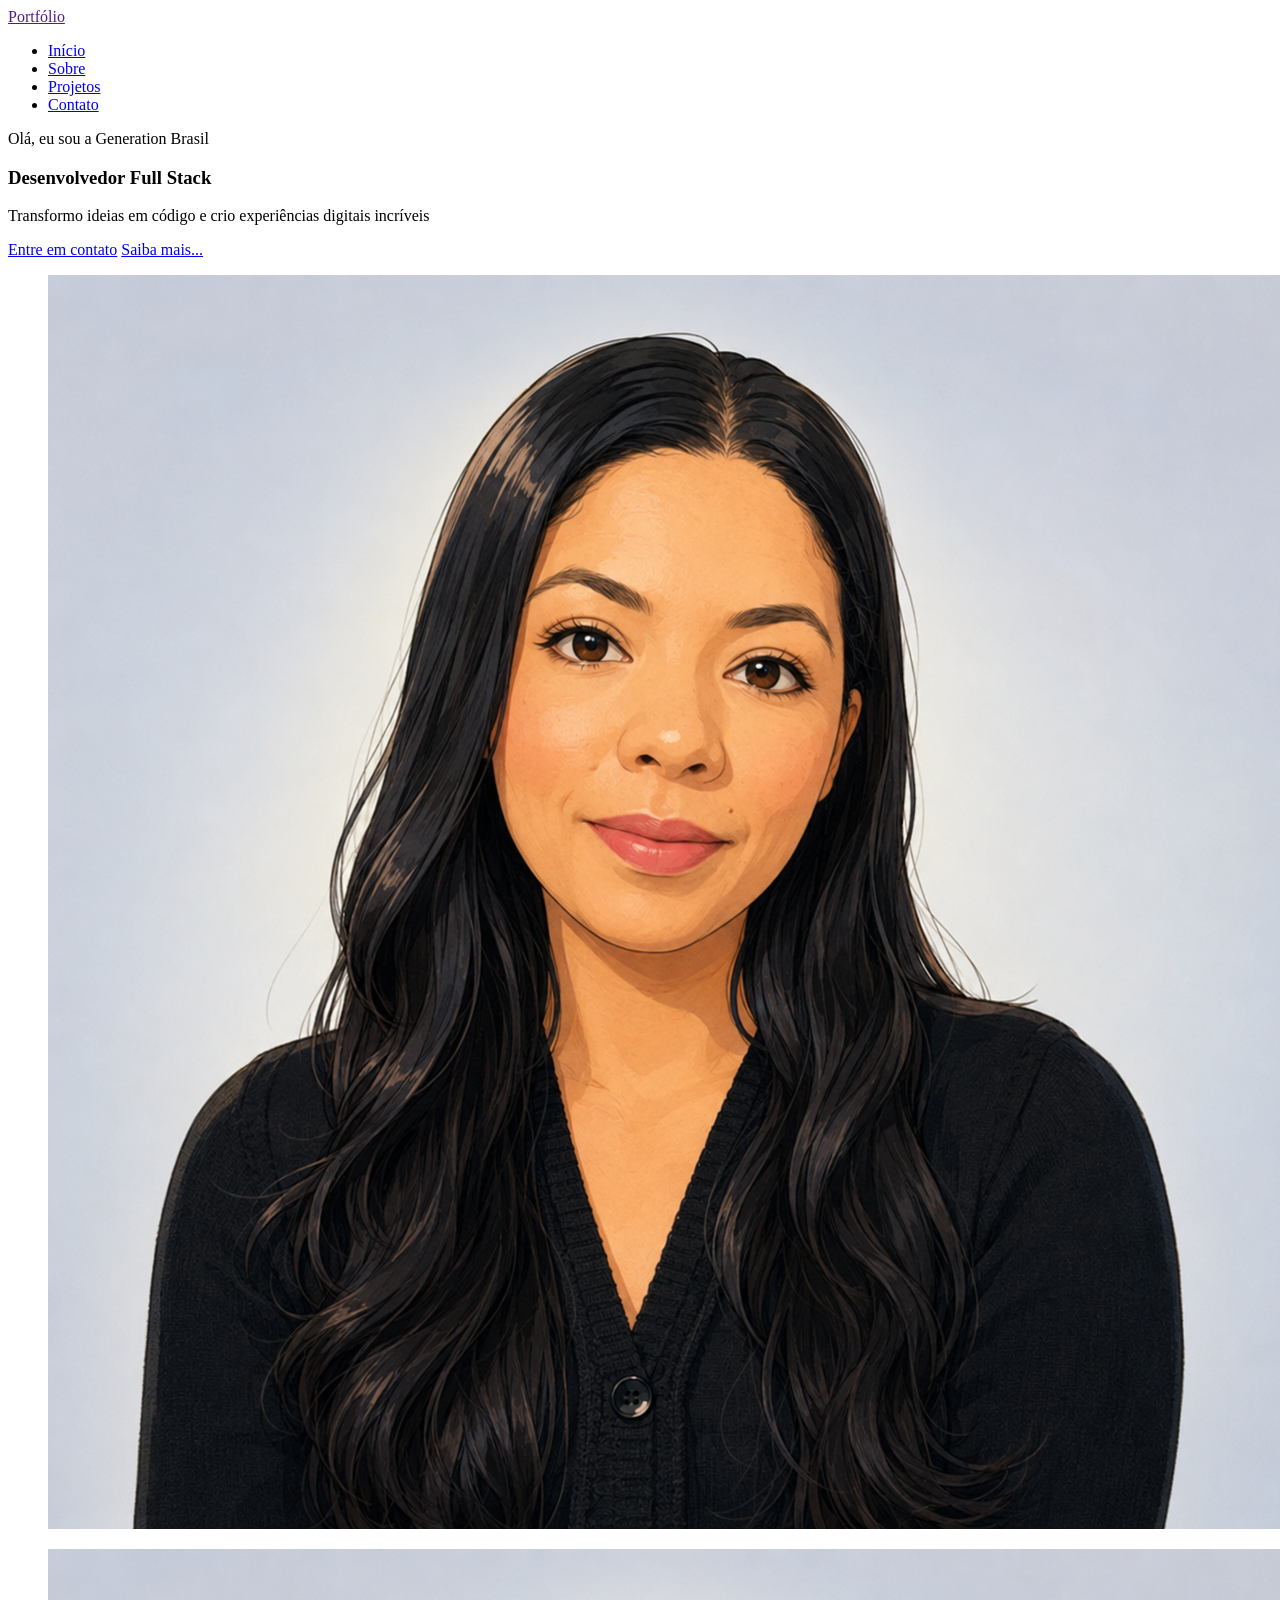
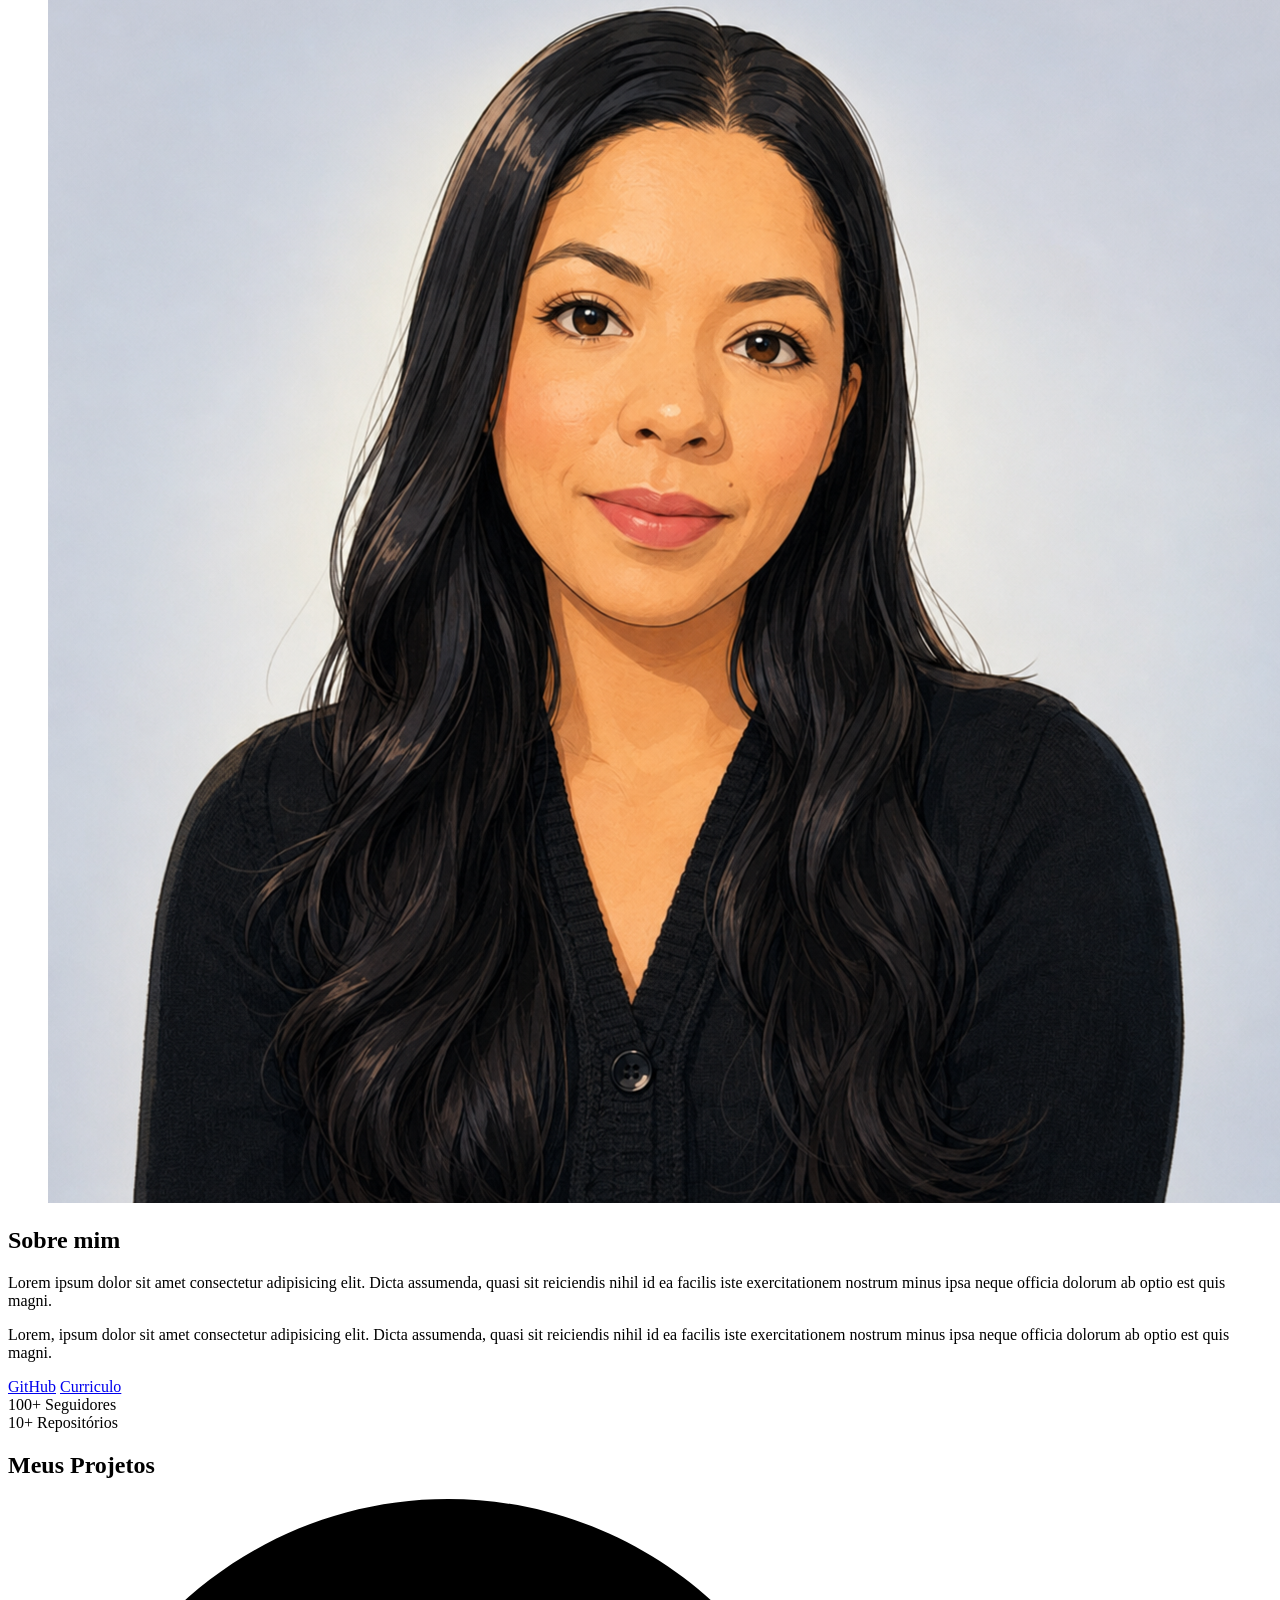
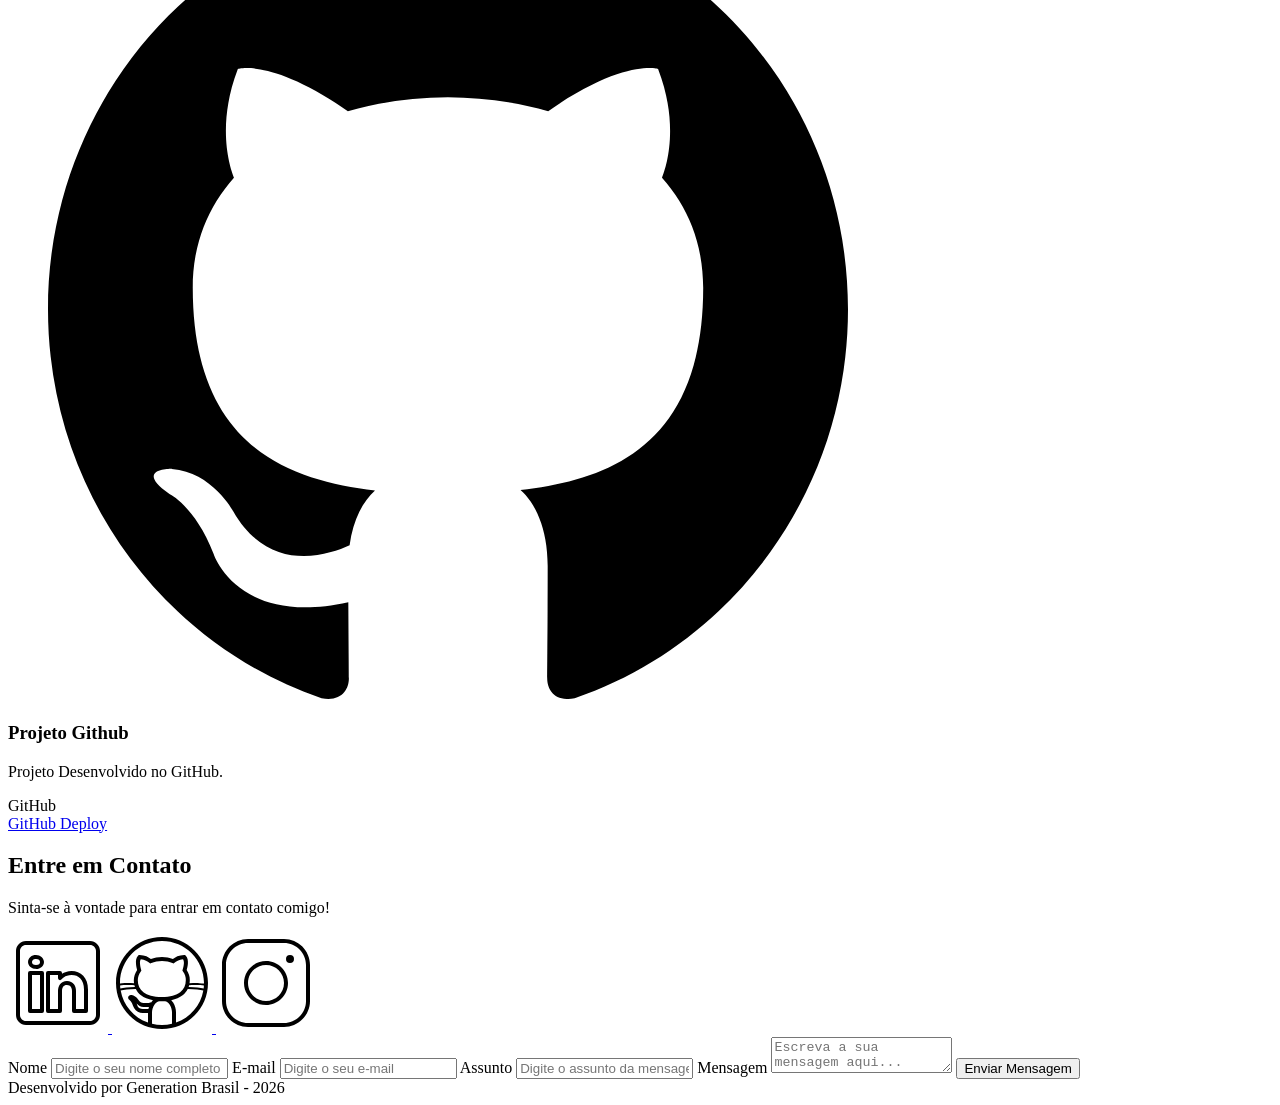
==== index.html @ 578c4099 "Iniciando o projeto do website Portifolio" ====
<!DOCTYPE html>
<html lang="pt-br">
<head>
    
    <meta charset="UTF-8">
	
    <meta name="viewport" content="width=device-width, initial-scale=1.0">
	
    <meta name="author" content="Generation Brasil">
    <meta 
        name="description"
        content="Portfólio da Generation Brasil, 
                desenvolvedor Full Stack especializado em criar experiências 
                digitais incríveis. Conheça meus projetos e entre em contato."
    >
    <meta name="robots" content="index, follow">

    <link rel="icon" type="image/svg+xml" href="./assets/img/favicon.svg">

    <title>Portfólio Generation Brasil</title>
</head>
<body>
    <!-- Cabeçalho da página (header) -->

    <header>
        <div class="menu-content">

            <! -- TÍTULO -->

            <a href=""index.html" id="titulo">Portfólio</a>

             <! -- MENU -->
            <nav>
                <ul class-"menu-list">
                    <li><a href="#hero">Início</a></li>
                    <li><a href="#about">Sobre</a></li>
                    <li><a href="#projects">Projetos</a></li>
                    <li><a href="#contact">Contato</a></li>
                </ul>
            </nav>

        </div>
    </header>

    <!-- Seção principal da página (main) -->

    <main>
         <! -- Seção de Boas Vindas -->

         <section id="hero" class="section-container hero-container">

        <! -- BOAS VINDAS -->
        <article class="hero-content"
            <span> Olá, eu sou a Generation Brasil</span>
            <h1>Desenvolvedor Full Stack</h1>
            <p> Transformo ideias em código e crio experiências digitais incríveis</p>

            <div class="buttons-container">
                <a href="#contact" class="botao">Entre em contato</a>
                <a href="#about" class="botao-outline">Saiba mais...</a>
            </div>
        </article>

         <! -- IMAGEM -->

         <figure class="hero-image">
            <img src="./assets\img\foto_dev.png"
                alt="Foto do autor."
                class="float-animation">
         </figure>

         </section>
         <! -- Seção sobre o autor -->
        <section id="about" class="section-container about-container">

            <figure class="about-image">
                <img src="./assets\img\foto_dev.png" alt="Foto do perfil">
            </figure>

         <article class="about-content">
             <h2>Sobre mim</h2>

             <p>
            Lorem ipsum dolor sit amet consectetur adipisicing elit.
            Dicta assumenda, quasi sit reiciendis nihil id ea facilis
            iste exercitationem nostrum minus ipsa neque officia dolorum
            ab optio est quis magni.
        </p>

        <p>
            Lorem, ipsum dolor sit amet consectetur adipisicing elit.
            Dicta assumenda, quasi sit reiciendis nihil id ea facilis
            iste exercitationem nostrum minus ipsa neque officia dolorum
            ab optio est quis magni.
        </p>

        <div class="about-buttons-data">
            <div class="buttons-container">
                <a href="#" target="_blank" class="botao">GitHub</a>
                <a href="#" target="_blank" class="botao-outline">Curriculo</a>
            </div>

            <div class="datas-container">
                <div class="data-item">
                    <span class="data-number">100+</span>
                    <span class="data-label">Seguidores</span>
                </div>

                <div class="data-item">
                    <span class="data-number">10+</span>
                    <span class="data-label">Repositórios</span>
                </div>
            </div>
        </div>
    </article>

</section>
         <section id="about">
            
         </section>
         <! -- Seção Projetos do autor -->

         <!-- Seção Projetos do autor -->
<section id="projects" class="section-container projects-container">
    <h2>Meus Projetos</h2>

    <!-- Swiper Container -->
    <div class="swiper projects-swiper">
        <div class="swiper-wrapper">
            <div class="swiper-slide">

                <article class="project-card">
                    <figure class="project-image">
                        <img 
                            src="./assets/icons/languages/github.svg"
                            alt="ícone GitHub">
                    </figure>

                    <div class="project-content">
                        <h3>Projeto Github</h3>
                        <p>Projeto Desenvolvido no GitHub.</p>

                        <div class="project-tags">
                            <span class="tag">GitHub</span>
                        </div>

                        <div class="project-buttons">
                            <a href="#" target="_blank" class="botao botao-sm">
                                GitHub
                            </a>

                            <a href="#" target="_blank" class="botao-outline botao-sm">
                                Deploy
                            </a>
                        </div>
                    </div>
                </article>

            </div>
        </div>

        <!-- Botões de navegação -->
        <div class="swiper-button-next"></div>
        <div class="swiper-button-prev"></div>

        <!-- Paginação -->
        <div class="swiper-pagination"></div>
    </div>
</section>

         <section id="projects">
            
         </section>

         <! -- Seção Formulário de Contato e Redes Sociais -->
<!-- Seção Formulário de Contato e Redes Sociais -->
<section id="contact" class="section-container contact-container">

    <!-- REDES SOCIAIS -->
    <article class="contact-info">
        <h2>Entre em Contato</h2>
        <p>Sinta-se à vontade para entrar em contato comigo!</p>

        <div class="social-container">
            <a href="#" target="_blank" class="social-icon" aria-label="LinkedIn">
                <img src="./assets/icons/social/linkedin.svg" alt="Link para o LinkedIn">
            </a>

            <a href="#" target="_blank" class="social-icon" aria-label="GitHub">
                <img src="./assets/icons/social/github.svg" alt="Link para o GitHub">
            </a>

            <a href="#" target="_blank" class="social-icon" aria-label="Instagram">
                <img src="./assets/icons/social/instagram.svg" alt="Link para o Instagram">
            </a>
        </div>
    </article>

    <!-- FORMULÁRIO -->
    <form id="formulario">

        <label for="nome">Nome</label>
        <input id="nome" name="nome" type="text" placeholder="Digite o seu nome completo">
        <span id="erro-nome"></span>

        <label for="email">E-mail</label>
        <input id="email" name="email" type="text" placeholder="Digite o seu e-mail">
        <span id="erro-email"></span>

        <label for="assunto">Assunto</label>
        <input id="assunto" name="assunto" type="text" placeholder="Digite o assunto da mensagem">
        <span id="erro-assunto"></span>

        <label for="mensagem">Mensagem</label>
        <textarea id="mensagem" name="mensagem" placeholder="Escreva a sua mensagem aqui..."></textarea>
        <span id="erro-mensagem"></span>

        <button class="botao" type="submit">Enviar Mensagem</button>

    </form>

</section>
         <section id="contact">
            
         </section>
    </main>

    <!-- Rodapé da página (header) -->
     <footer>
        Desenvolvido por Generation Brasil - 2026
         </footer>
</body>
</html>
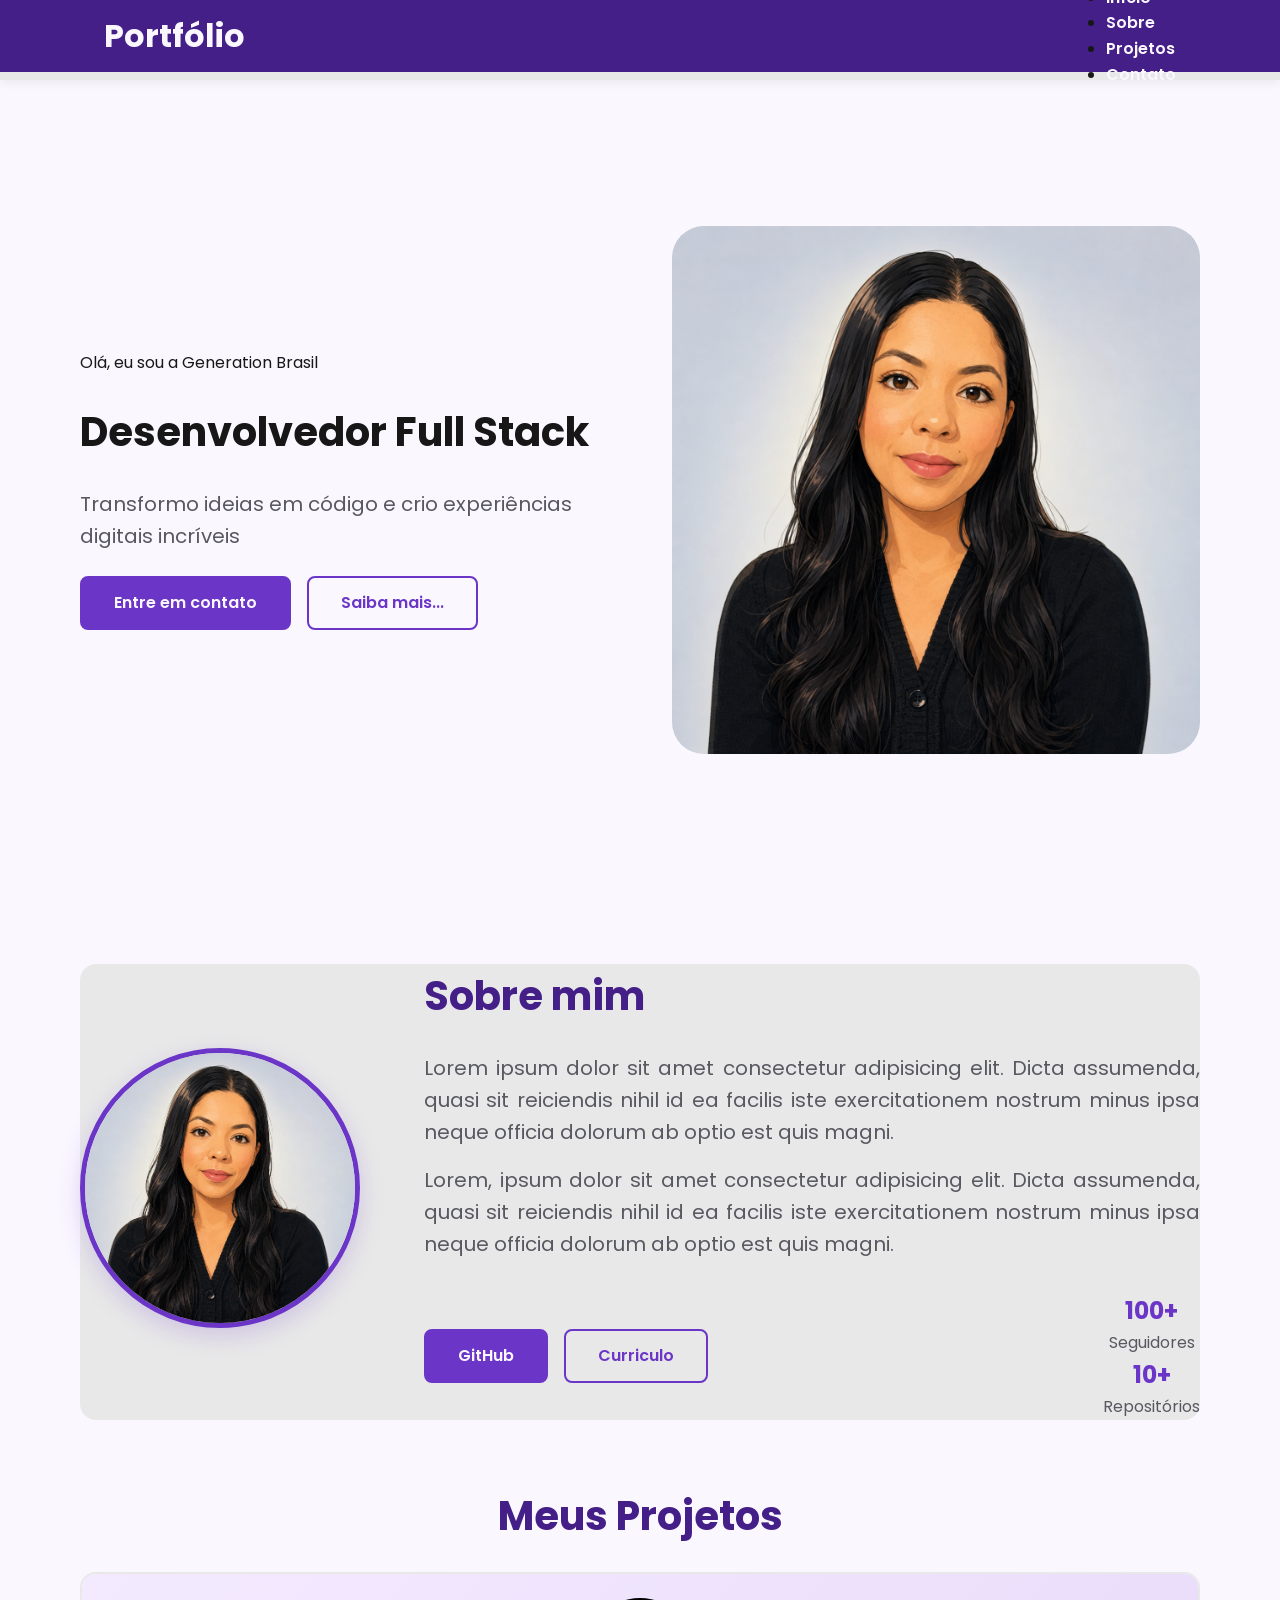
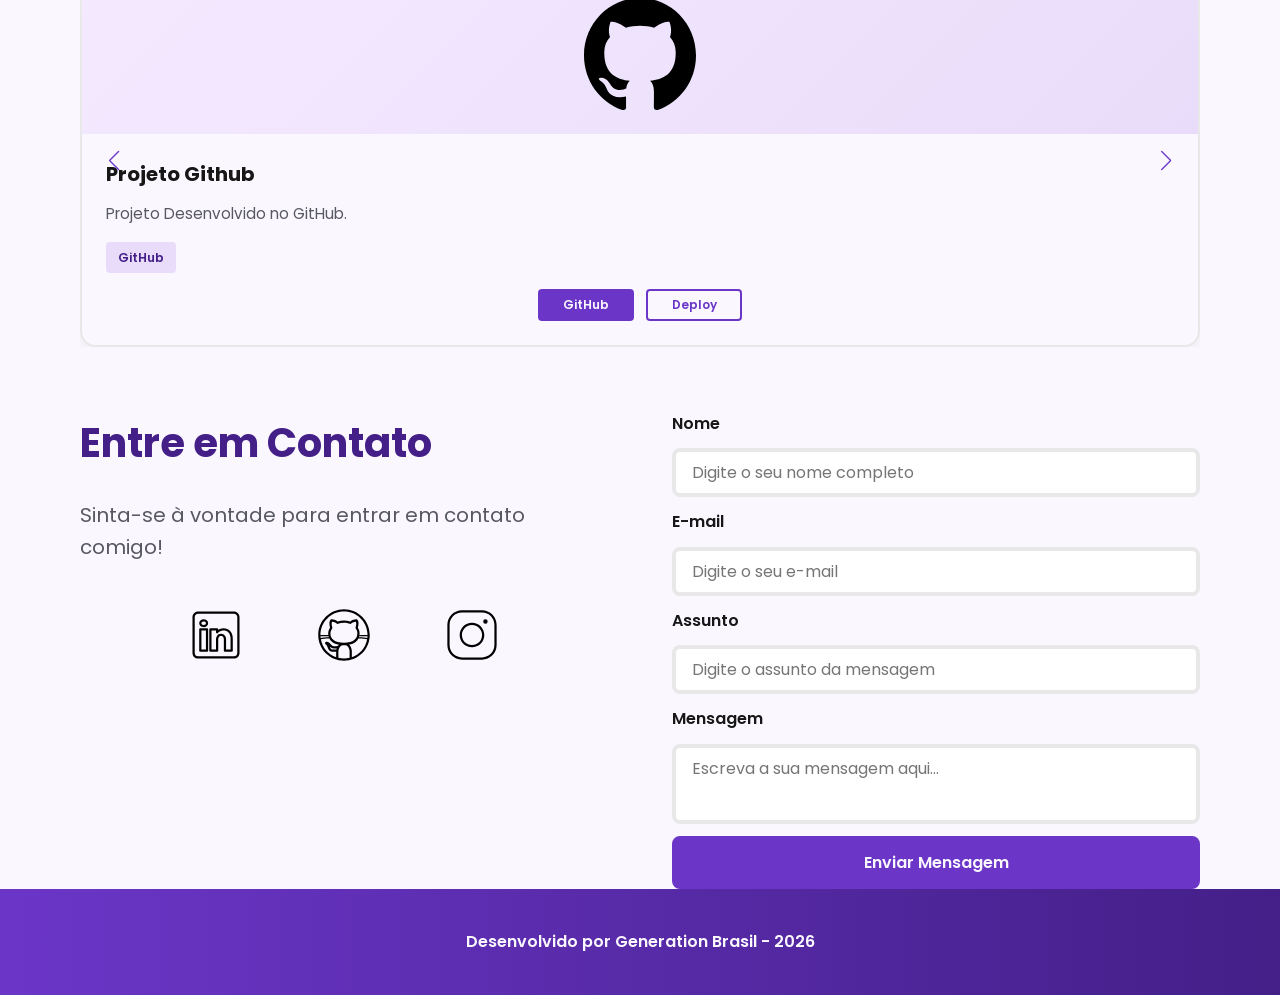
==== commit 3f56db67: "Projeto Portifolio - HTML e CSS" ====
--- a/index.html
+++ b/index.html
@@ -1,24 +1,35 @@
 <!DOCTYPE html>
 <html lang="pt-br">
+
 <head>
-    
+
+    <!-- Fontes do Google -->
+    <link rel="preconnect" href="https://fonts.googleapis.com">
+    <link rel="preconnect" href="https://fonts.gstatic.com" crossorigin>
+
+    <!-- Fonte do Google - Poppins -->
+    <link href="https://fonts.googleapis.com/css2?family=Poppins&display=swap" rel="stylesheet">
+
     <meta charset="UTF-8">
-	
+
     <meta name="viewport" content="width=device-width, initial-scale=1.0">
-	
+
     <meta name="author" content="Generation Brasil">
-    <meta 
-        name="description"
-        content="Portfólio da Generation Brasil, 
+    <meta name="description" content="Portfólio da Generation Brasil, 
                 desenvolvedor Full Stack especializado em criar experiências 
-                digitais incríveis. Conheça meus projetos e entre em contato."
-    >
+                digitais incríveis. Conheça meus projetos e entre em contato.">
     <meta name="robots" content="index, follow">
 
     <link rel="icon" type="image/svg+xml" href="./assets/img/favicon.svg">
+
+    <!-- SWIPER CSS -->
+    <link rel="stylesheet" href="https://cdn.jsdelivr.net/npm/swiper@11/swiper-bundle.min.css">
+    <!-- Link para a Folha de Estilo da Página - CSS -->
+    <link rel="stylesheet" href="./css/style.css">
 
     <title>Portfólio Generation Brasil</title>
 </head>
+
 <body>
     <!-- Cabeçalho da página (header) -->
 
@@ -27,17 +38,17 @@
 
             <! -- TÍTULO -->
 
-            <a href=""index.html" id="titulo">Portfólio</a>
-
-             <! -- MENU -->
-            <nav>
-                <ul class-"menu-list">
-                    <li><a href="#hero">Início</a></li>
-                    <li><a href="#about">Sobre</a></li>
-                    <li><a href="#projects">Projetos</a></li>
-                    <li><a href="#contact">Contato</a></li>
-                </ul>
-            </nav>
+                <a href="" index.html" id="titulo">Portfólio</a>
+
+                <! -- MENU -->
+                    <nav>
+                        <ul class-"menu-list">
+                            <li><a href="#hero">Início</a></li>
+                            <li><a href="#about">Sobre</a></li>
+                            <li><a href="#projects">Projetos</a></li>
+                            <li><a href="#contact">Contato</a></li>
+                        </ul>
+                    </nav>
 
         </div>
     </header>
@@ -45,189 +56,187 @@
     <!-- Seção principal da página (main) -->
 
     <main>
-         <! -- Seção de Boas Vindas -->
-
-         <section id="hero" class="section-container hero-container">
-
-        <! -- BOAS VINDAS -->
-        <article class="hero-content"
-            <span> Olá, eu sou a Generation Brasil</span>
-            <h1>Desenvolvedor Full Stack</h1>
-            <p> Transformo ideias em código e crio experiências digitais incríveis</p>
-
-            <div class="buttons-container">
-                <a href="#contact" class="botao">Entre em contato</a>
-                <a href="#about" class="botao-outline">Saiba mais...</a>
-            </div>
-        </article>
-
-         <! -- IMAGEM -->
-
-         <figure class="hero-image">
-            <img src="./assets\img\foto_dev.png"
-                alt="Foto do autor."
-                class="float-animation">
-         </figure>
-
-         </section>
-         <! -- Seção sobre o autor -->
-        <section id="about" class="section-container about-container">
-
-            <figure class="about-image">
-                <img src="./assets\img\foto_dev.png" alt="Foto do perfil">
-            </figure>
-
-         <article class="about-content">
-             <h2>Sobre mim</h2>
-
-             <p>
-            Lorem ipsum dolor sit amet consectetur adipisicing elit.
-            Dicta assumenda, quasi sit reiciendis nihil id ea facilis
-            iste exercitationem nostrum minus ipsa neque officia dolorum
-            ab optio est quis magni.
-        </p>
-
-        <p>
-            Lorem, ipsum dolor sit amet consectetur adipisicing elit.
-            Dicta assumenda, quasi sit reiciendis nihil id ea facilis
-            iste exercitationem nostrum minus ipsa neque officia dolorum
-            ab optio est quis magni.
-        </p>
-
-        <div class="about-buttons-data">
-            <div class="buttons-container">
-                <a href="#" target="_blank" class="botao">GitHub</a>
-                <a href="#" target="_blank" class="botao-outline">Curriculo</a>
-            </div>
-
-            <div class="datas-container">
-                <div class="data-item">
-                    <span class="data-number">100+</span>
-                    <span class="data-label">Seguidores</span>
-                </div>
-
-                <div class="data-item">
-                    <span class="data-number">10+</span>
-                    <span class="data-label">Repositórios</span>
-                </div>
-            </div>
-        </div>
-    </article>
-
-</section>
-         <section id="about">
-            
-         </section>
-         <! -- Seção Projetos do autor -->
-
-         <!-- Seção Projetos do autor -->
-<section id="projects" class="section-container projects-container">
-    <h2>Meus Projetos</h2>
-
-    <!-- Swiper Container -->
-    <div class="swiper projects-swiper">
-        <div class="swiper-wrapper">
-            <div class="swiper-slide">
-
-                <article class="project-card">
-                    <figure class="project-image">
-                        <img 
-                            src="./assets/icons/languages/github.svg"
-                            alt="ícone GitHub">
+        <! -- Seção de Boas Vindas -->
+
+            <section id="hero" class="section-container hero-container">
+
+                <! -- BOAS VINDAS -->
+                    <article class="hero-content" <span> Olá, eu sou a Generation Brasil</span>
+                        <h1>Desenvolvedor Full Stack</h1>
+                        <p> Transformo ideias em código e crio experiências digitais incríveis</p>
+
+                        <div class="buttons-container">
+                            <a href="#contact" class="botao">Entre em contato</a>
+                            <a href="#about" class="botao-outline">Saiba mais...</a>
+                        </div>
+                    </article>
+
+                    <! -- IMAGEM -->
+
+                        <figure class="hero-image">
+                            <img src="./assets\img\foto_dev.png" alt="Foto do autor." class="float-animation">
+                        </figure>
+
+            </section>
+            <! -- Seção sobre o autor -->
+                <section id="about" class="section-container about-container">
+
+                    <figure class="about-image">
+                        <img src="./assets\img\foto_dev.png" alt="Foto do perfil">
                     </figure>
 
-                    <div class="project-content">
-                        <h3>Projeto Github</h3>
-                        <p>Projeto Desenvolvido no GitHub.</p>
-
-                        <div class="project-tags">
-                            <span class="tag">GitHub</span>
+                    <article class="about-content">
+                        <h2>Sobre mim</h2>
+
+                        <p>
+                            Lorem ipsum dolor sit amet consectetur adipisicing elit.
+                            Dicta assumenda, quasi sit reiciendis nihil id ea facilis
+                            iste exercitationem nostrum minus ipsa neque officia dolorum
+                            ab optio est quis magni.
+                        </p>
+
+                        <p>
+                            Lorem, ipsum dolor sit amet consectetur adipisicing elit.
+                            Dicta assumenda, quasi sit reiciendis nihil id ea facilis
+                            iste exercitationem nostrum minus ipsa neque officia dolorum
+                            ab optio est quis magni.
+                        </p>
+
+                        <div class="about-buttons-data">
+                            <div class="buttons-container">
+                                <a href="#" target="_blank" class="botao">GitHub</a>
+                                <a href="#" target="_blank" class="botao-outline">Curriculo</a>
+                            </div>
+
+                            <div class="datas-container">
+                                <div class="data-item">
+                                    <span class="data-number">100+</span>
+                                    <span class="data-label">Seguidores</span>
+                                </div>
+
+                                <div class="data-item">
+                                    <span class="data-number">10+</span>
+                                    <span class="data-label">Repositórios</span>
+                                </div>
+                            </div>
                         </div>
-
-                        <div class="project-buttons">
-                            <a href="#" target="_blank" class="botao botao-sm">
-                                GitHub
-                            </a>
-
-                            <a href="#" target="_blank" class="botao-outline botao-sm">
-                                Deploy
-                            </a>
+                    </article>
+
+                </section>
+                <section id="about">
+
+                </section>
+                <! -- Seção Projetos do autor -->
+
+                    <!-- Seção Projetos do autor -->
+                    <section id="projects" class="section-container projects-container">
+                        <h2>Meus Projetos</h2>
+
+                        <!-- Swiper Container -->
+                        <div class="swiper projects-swiper">
+                            <div class="swiper-wrapper">
+                                <div class="swiper-slide">
+
+                                    <article class="project-card">
+                                        <figure class="project-image">
+                                            <img src="./assets/icons/languages/github.svg" alt="ícone GitHub">
+                                        </figure>
+
+                                        <div class="project-content">
+                                            <h3>Projeto Github</h3>
+                                            <p>Projeto Desenvolvido no GitHub.</p>
+
+                                            <div class="project-tags">
+                                                <span class="tag">GitHub</span>
+                                            </div>
+
+                                            <div class="project-buttons">
+                                                <a href="#" target="_blank" class="botao botao-sm">
+                                                    GitHub
+                                                </a>
+
+                                                <a href="#" target="_blank" class="botao-outline botao-sm">
+                                                    Deploy
+                                                </a>
+                                            </div>
+                                        </div>
+                                    </article>
+
+                                </div>
+                            </div>
+
+                            <!-- Botões de navegação -->
+                            <div class="swiper-button-next"></div>
+                            <div class="swiper-button-prev"></div>
+
+                            <!-- Paginação -->
+                            <div class="swiper-pagination"></div>
                         </div>
-                    </div>
-                </article>
-
-            </div>
-        </div>
-
-        <!-- Botões de navegação -->
-        <div class="swiper-button-next"></div>
-        <div class="swiper-button-prev"></div>
-
-        <!-- Paginação -->
-        <div class="swiper-pagination"></div>
-    </div>
-</section>
-
-         <section id="projects">
-            
-         </section>
-
-         <! -- Seção Formulário de Contato e Redes Sociais -->
-<!-- Seção Formulário de Contato e Redes Sociais -->
-<section id="contact" class="section-container contact-container">
-
-    <!-- REDES SOCIAIS -->
-    <article class="contact-info">
-        <h2>Entre em Contato</h2>
-        <p>Sinta-se à vontade para entrar em contato comigo!</p>
-
-        <div class="social-container">
-            <a href="#" target="_blank" class="social-icon" aria-label="LinkedIn">
-                <img src="./assets/icons/social/linkedin.svg" alt="Link para o LinkedIn">
-            </a>
-
-            <a href="#" target="_blank" class="social-icon" aria-label="GitHub">
-                <img src="./assets/icons/social/github.svg" alt="Link para o GitHub">
-            </a>
-
-            <a href="#" target="_blank" class="social-icon" aria-label="Instagram">
-                <img src="./assets/icons/social/instagram.svg" alt="Link para o Instagram">
-            </a>
-        </div>
-    </article>
-
-    <!-- FORMULÁRIO -->
-    <form id="formulario">
-
-        <label for="nome">Nome</label>
-        <input id="nome" name="nome" type="text" placeholder="Digite o seu nome completo">
-        <span id="erro-nome"></span>
-
-        <label for="email">E-mail</label>
-        <input id="email" name="email" type="text" placeholder="Digite o seu e-mail">
-        <span id="erro-email"></span>
-
-        <label for="assunto">Assunto</label>
-        <input id="assunto" name="assunto" type="text" placeholder="Digite o assunto da mensagem">
-        <span id="erro-assunto"></span>
-
-        <label for="mensagem">Mensagem</label>
-        <textarea id="mensagem" name="mensagem" placeholder="Escreva a sua mensagem aqui..."></textarea>
-        <span id="erro-mensagem"></span>
-
-        <button class="botao" type="submit">Enviar Mensagem</button>
-
-    </form>
-
-</section>
-         <section id="contact">
-            
-         </section>
+                    </section>
+
+                    <section id="projects">
+
+                    </section>
+
+                    <! -- Seção Formulário de Contato e Redes Sociais -->
+                        <!-- Seção Formulário de Contato e Redes Sociais -->
+                        <section id="contact" class="section-container contact-container">
+
+                            <!-- REDES SOCIAIS -->
+                            <article class="contact-info">
+                                <h2>Entre em Contato</h2>
+                                <p>Sinta-se à vontade para entrar em contato comigo!</p>
+
+                                <div class="social-container">
+                                    <a href="#" target="_blank" class="social-icon" aria-label="LinkedIn">
+                                        <img src="./assets/icons/social/linkedin.svg" alt="Link para o LinkedIn">
+                                    </a>
+
+                                    <a href="#" target="_blank" class="social-icon" aria-label="GitHub">
+                                        <img src="./assets/icons/social/github.svg" alt="Link para o GitHub">
+                                    </a>
+
+                                    <a href="#" target="_blank" class="social-icon" aria-label="Instagram">
+                                        <img src="./assets/icons/social/instagram.svg" alt="Link para o Instagram">
+                                    </a>
+                                </div>
+                            </article>
+
+                            <!-- FORMULÁRIO -->
+                            <form id="formulario">
+
+                                <label for="nome">Nome</label>
+                                <input id="nome" name="nome" type="text" placeholder="Digite o seu nome completo">
+                                <span id="erro-nome"></span>
+
+                                <label for="email">E-mail</label>
+                                <input id="email" name="email" type="text" placeholder="Digite o seu e-mail">
+                                <span id="erro-email"></span>
+
+                                <label for="assunto">Assunto</label>
+                                <input id="assunto" name="assunto" type="text"
+                                    placeholder="Digite o assunto da mensagem">
+                                <span id="erro-assunto"></span>
+
+                                <label for="mensagem">Mensagem</label>
+                                <textarea id="mensagem" name="mensagem"
+                                    placeholder="Escreva a sua mensagem aqui..."></textarea>
+                                <span id="erro-mensagem"></span>
+
+                                <button class="botao" type="submit">Enviar Mensagem</button>
+
+                            </form>
+
+                        </section>
+                        <section id="contact">
+
+                        </section>
     </main>
 
     <!-- Rodapé da página (header) -->
-     <footer>
+    <footer>
         Desenvolvido por Generation Brasil - 2026
-         </footer>
+    </footer>
 </body>
+
 </html>
--- a/css/style.css
+++ b/css/style.css
@@ -0,0 +1,1001 @@
+* {
+    margin: 0;
+    padding: 0;
+    box-sizing: border-box;
+    font-family: 'Poppins', sans-serif;
+    font-weight: 400;
+    text-decoration: none;
+    outline: none;
+}
+
+:root {
+    /* Paleta de Cores - Purple */
+    --purple-50: #f4eaff;
+    --purple-100: #e9dcfa;
+    --purple-200: #cdb3f0;
+    --purple-300: #b186e5;
+    --purple-400: #9460db;
+    --purple-500: #6b36c8;
+    --purple-600: #5b2ca0;
+    --purple-700: #4c2177;
+    --purple-800: #441f88;
+    --purple-900: #2a0e4d;
+
+    /* Cores Neutras */
+    --gray-200: #e8e8e8;
+    --gray-400: #585861;
+    --black: #171717;
+    --white: #FAF7FF;
+
+    /* Cores de Estado */
+    --error: #e63946;
+
+    /* Sombras */
+    --shadow-sm: 0 0.25rem 0.5rem rgba(0, 0, 0, 0.05);
+    --shadow-md: 0 0.25rem 0.75rem rgba(107, 54, 200, 0.3);
+    --shadow-lg: 0 0.5rem 1.5rem rgba(107, 54, 200, 0.2);
+
+    /* Espaçamentos */
+    --spacing-xs: 0.5rem;
+    --spacing-sm: 1rem;
+    --spacing-md: 1.5rem;
+    --spacing-lg: 2rem;
+    --spacing-xl: 3rem;
+    --spacing-2xl: 4rem;
+
+    /* Tamanhos de Fonte */
+    --text-sm: 0.75rem;
+    --text-base: 1rem;
+    --text-lg: 1.25rem;
+    --text-xl: 1.5rem;
+    --text-2xl: 2rem;
+    --text-3xl: 2.5rem;
+
+    /* Border Radius */
+    --radius-sm: 0.25rem;
+    --radius-md: 0.5rem;
+    --radius-lg: 1rem;
+    --radius-xl: 2rem;
+    --radius-full: 50%;
+
+    /* Animação Padrão */
+    --transition-default: all 0.3s ease;
+}
+
+html {
+    scroll-behavior: smooth;
+}
+
+body {
+    display: flex;
+    flex-direction: column;
+    min-height: 100vh;
+    background-color: var(--white);
+    line-height: 1.6;
+    color: var(--black);
+}
+
+main {
+    flex: 1;
+}
+
+.section-container {
+    max-width: 70rem;
+    margin: 0 auto;
+    padding: var(--sapacing-xl) var (--spacing-md);
+    scroll-margin-top: 6rem;
+}
+
+.buttons-container {
+    display: flex;
+    gap: var(--spacing-sm);
+}
+
+.botao,
+.botao-outline {
+    display: inline-block;
+    padding: 0.75rem 2rem;
+    border: 0.15rem solid transparent;
+    border-radius: var(--radius-md);
+    font-size: var(--text-base);
+    font-weight: 600;
+    text-align: center;
+    cursor: pointer;
+    transition: var(--transition-default);
+}
+
+/* Botão preenchido (primário) */
+.botao {
+    border-color: var(--purple-500);
+    background-color: var(--purple-500);
+    color: var(--white);
+}
+
+.botao:hover {
+    border-color: var(--purple-800);
+    background-color: var(--purple-800);
+    box-shadow: var(--shadow-md);
+    transform: translateY(-0.25rem);
+}
+
+/* Botão outline (secundário) */
+.botao-outline {
+    border-color: var(--purple-500);
+    background-color: transparent;
+    color: var(--purple-500);
+}
+
+.botao-outline:hover {
+    border-color: var(--purple-500);
+    background-color: var(--purple-500);
+    color: var(--white);
+    transform: translateY(-0.25rem);
+}
+
+/* Modificador para botões pequenos (usado em projetos) */
+.botao.botao-sm,
+.botao-outline.botao-sm {
+    min-width: 6rem;
+    padding: 0.25rem var(--spacing-sm);
+    border-width: 0.125rem;
+    border-radius: 0.25rem;
+    font-size: var(--text-sm);
+}
+
+header {
+    position: sticky;
+    top: 0;
+    z-index: 1000;
+    width: 100%;
+    height: 5rem;
+    border-bottom: var(--spacing-xs) solid var(--gray-200);
+    background-color: var(--purple-800);
+    box-shadow: var(--shadow-sm);
+}
+
+header a {
+    font-weight: 600;
+    color: var(--white);
+    transition: color 0.3s ease;
+}
+
+header a:hover {
+    color: var(--purple-100);
+}
+
+#titulo {
+    font-size: var(--text-2xl);
+    font-weight: 700;
+}
+
+.menu-content {
+    display: flex;
+    justify-content: space-between;
+    align-items: center;
+    max-width: 70rem;
+    height: 100%;
+    margin: 0 auto;
+    padding: 0 var(--spacing-md);
+}
+
+.menu-list {
+    display: flex;
+    gap: var(--spacing-lg);
+    list-style: none;
+}
+
+.menu-list a {
+    padding: var(--spacing-xs);
+}
+
+.hero-container {
+    display: flex;
+    align-items: center;
+    gap: var(--spacing-2xl);
+    min-height: calc(100vh - 5rem);
+}
+
+.hero-content {
+    display: flex;
+    flex: 1;
+    flex-direction: column;
+    gap: var(--spacing-md);
+}
+
+.hero-content span {
+    font-size: var(--text-xl);
+    font-weight: 700;
+}
+
+.hero-content h1 {
+    font-size: var(--text-3xl);
+    font-weight: 700;
+}
+
+.hero-content p,
+.about-content p,
+.contact-info p {
+    font-size: var(--text-lg);
+    color: var(--gray-400);
+}
+
+.hero-image {
+    display: flex;
+    flex: 1;
+    justify-content: center;
+}
+
+.hero-image img {
+    width: 100%;
+    max-width: 100%;
+    border-radius: var(--radius-xl);
+}
+
+/* Animação flutuante */
+@keyframes float {
+
+    0%,
+    100% {
+        transform: translateY(0);
+    }
+
+    50% {
+        transform: translateY(-1.25rem);
+    }
+}
+
+.float-animation {
+    animation: float 3s ease-in-out infinite;
+}
+
+.about-container {
+    display: flex;
+    align-items: center;
+    gap: var(--spacing-2xl);
+    margin: var(--spacing-2xl) auto;
+    border-radius: var(--radius-lg);
+    background-color: var(--gray-200);
+}
+
+.about-image {
+    flex: 0 0 17.5rem;
+}
+
+.about-image img {
+    width: 100%;
+    border: 0.35rem solid var(--purple-500);
+    border-radius: var(--radius-full);
+    box-shadow: var(--shadow-lg);
+}
+
+.about-content h2,
+.projects-container h2,
+.contact-info h2 {
+    margin-bottom: var(--spacing-md);
+    font-size: var(--text-3xl);
+    font-weight: 700;
+    color: var(--purple-800);
+}
+
+.about-content p {
+    margin-bottom: var(--spacing-sm);
+    text-align: justify;
+}
+
+.about-buttons-data {
+    display: flex;
+    justify-content: space-between;
+    align-items: center;
+    gap: var(--spacing-lg);
+    margin-top: var(--spacing-lg);
+}
+
+.about-buttons-data .botao {
+    margin-right: auto;
+}
+
+.data-container {
+    display: flex;
+    gap: var(--spacing-lg);
+    margin-top: 0;
+}
+
+.data-item {
+    display: flex;
+    flex-direction: column;
+    align-items: center;
+}
+
+.data-number {
+    font-size: var(--text-xl);
+    font-weight: 700;
+    text-align: center;
+    color: var(--purple-500);
+}
+
+.data-label {
+    font-size: var(--text-base);
+    text-align: center;
+    color: var(--gray-400);
+}
+
+.projects-container{
+    scroll-margin-top: 3rem;
+    margin: var(--spacing-2xl) auto;
+    text-align: center;
+}
+
+.projects-swiper{
+    position: relative;
+    width: 100%;
+    padding: var(--spacing-sm) var(--sapacing-xl) var(--sapacing-xl);
+    overflow: hidden;
+}
+
+.project-card {
+    display: flex;
+    flex-direction: column;
+    width: 100%;
+    height: 100%;
+    border: 0.15rem solid var(--gray-200);
+    border-radius: var(--radius-lg);
+    background-color: var(--white);
+    box-shadow: var(--shadow-sm);
+    overflow: hidden;
+    transition: var(--transition-default);
+}
+
+.project-card:hover {
+    box-shadow: var(--shadow-lg);
+}
+
+.project-image {
+    display: flex;
+    align-items: center;
+    justify-content: center;
+    width: 100%;
+    height: 10rem;
+    background: linear-gradient(
+        135deg,
+        var(--purple-50) 0%,
+        var(--purple-100) 100%
+    );
+}
+
+.project-image img {
+    width: 75%;
+    height: 75%;
+    max-width: 7rem;
+    max-height: 7rem;
+    object-fit: contain;
+    transition: transform 0.3s ease;
+}
+
+.project-content {
+    display: flex;
+    flex: 1;
+    flex-direction: column;
+    padding: var(--spacing-md);
+    text-align: left;
+}
+
+.project-content h3 {
+    margin-bottom: 0.75rem;
+    font-size: var(--text-lg);
+    font-weight: 700;
+}
+
+.project-content p {
+    flex: 1;
+    margin-bottom: var(--spacing-sm);
+    font-size: 0.95rem;
+    color: var(--gray-400);
+}
+
+.project-tags {
+    display: flex;
+    flex-wrap: wrap;
+    gap: var(--spacing-xs);
+}
+
+.tag {
+    padding: 0.375rem 0.75rem;
+    border-radius: var(--radius-sm);
+    background-color: var(--purple-100);
+    font-size: var(--text-sm);
+    font-weight: 600;
+    color: var(--purple-800);
+}
+
+.project-buttons {
+    display: flex;
+    justify-content: center;
+    align-items: center;
+    gap: 0.75rem;
+    margin-top: var(--spacing-sm);
+}
+.swiper-wrapper{
+    align-items: stretch;
+}
+
+.swiper-slide{
+    display: flex;
+    height: auto;
+}
+
+/* Botões do Swiper (navegação) */
+.swiper-button-next,
+.swiper-button-prev {
+    width: 3rem;
+    height: 3rem;
+}
+
+.swiper-button-next:after,
+.swiper-button-prev:after {
+    font-size: var(--text-lg);
+    color: var(--purple-500);
+}
+
+.swiper-button-next:hover:after,
+.swiper-button-prev:hover:after {
+    color: var(--purple-800);
+}
+
+/* Indicadores de paginação */
+.swiper-pagination-bullet {
+    width: 0.75rem;
+    height: 0.75rem;
+    background-color: var(--gray-200);
+    opacity: 1;
+}
+
+.swiper-pagination-bullet-active {
+    width: var(--spacing-lg);
+    border-radius: var(--radius-sm);
+    background-color: var(--purple-500);
+}
+.contact-container {
+    display: grid;
+    grid-template-columns: 1fr 1fr;
+    gap: var(--spacing-2xl);
+}
+
+.contact-info h2 {
+    margin-bottom: var(--spacing-md);
+}
+
+.contact-info p {
+    margin-bottom: var(--spacing-lg);
+}
+
+.social-container {
+    display: flex;
+    justify-content: center;
+    gap: var(--spacing-xl);
+}
+
+.social-icon {
+    width: 5rem;
+    height: 5rem;
+    padding: 0.75rem;
+    border-radius: var(--radius-md);
+    transition: var(--transition-default);
+}
+
+.social-icon img {
+    width: 100%;
+    filter: brightness(0) saturate(100%);
+    transition: filter 0.3s ease;
+}
+
+.social-icon:hover img {
+    filter: brightness(0)
+        saturate(100%)
+        invert(42%)
+        sepia(93%)
+        saturate(1352%)
+        hue-rotate(243deg)
+        brightness(79%)
+        contrast(91%);
+}
+
+/*Formulario*/
+form{
+    display: flex;
+    flex-direction: column;
+    gap: 0.75rem;
+}
+
+form label{
+    font-size: var(--text-base);
+    font-weight: 600;
+}
+
+form input,
+form textarea {
+    width: 100%;
+    padding: 0.5rem var(--spacing-sm);
+    border: 0.25rem solid var(--gray-200);
+    border-radius: var(--radius-md);
+    font-family: inherit;
+    font-size: var(--text-base);
+    transition: border-color 0.3s ease;
+}
+
+form input:focus,
+form textarea:focus {
+    border-color: var(--purple-500);
+    outline: none;
+}
+
+form textarea {
+    min-height: 5rem;
+    resize: none;
+}
+
+form span {
+    margin-top: -0.75rem;
+    font-size: var(--text-sm);
+    color: var(--error);
+}
+
+footer{
+    padding: 2.5rem;
+    background: linear-gradient(to right, var(--purple-500), var(--purple-800));
+    font-weight: 600;
+    text-align: center;
+    color: var(--white)
+}
+
+.success-container {
+    display: flex;
+    flex-direction: column;
+    justify-content: center;
+    align-items: center;
+    width: 100%;
+    min-height: calc(100vh - 12.5rem);
+    padding: var(--spacing-xl) var(--spacing-md);
+}
+
+.success-content {
+    display: flex;
+    flex-direction: column;
+    align-items: center;
+    gap: var(--spacing-md);
+    max-width: 37.5rem;
+    text-align: center;
+}
+
+.success-content h1 {
+    font-size: var(--text-3xl);
+    font-weight: 700;
+    color: var(--purple-800);
+}
+
+.success-content h2 {
+    font-size: var(--text-lg);
+    color: var(--gray-400);
+}
+
+.success-icon {
+    display: flex;
+    align-items: center;
+    justify-content: center;
+    width: 7.5rem;
+    height: 7.5rem;
+    border-radius: var(--radius-full);
+    background-color: var(--purple-100);
+}
+
+.success-icon img {
+    width: 6rem;
+    height: 6rem;
+    filter: brightness(0)
+        saturate(100%)
+        invert(11%)
+        sepia(69%)
+        saturate(3759%)
+        hue-rotate(256deg)
+        brightness(101%)
+        contrast(96%);
+}
+@media screen and (max-width: 1024px) {
+
+    /* Layout */
+    .section-container {
+        padding: var(--spacing-lg) var(--spacing-md);
+    }
+
+    /* Tipografia */
+    .section-container h1 {
+        font-size: var(--text-3xl);
+    }
+
+    .section-container h2 {
+        font-size: var(--text-2xl);
+    }
+
+    .section-container p {
+        font-size: var(--text-base);
+    }
+
+    .section-container span {
+        font-size: var(--text-lg);
+    }
+
+    .success-content h1 {
+        font-size: var(--text-3xl);
+    }
+
+    .success-content h2 {
+        font-size: var(--text-xl);
+    }
+
+    /* Header - Oculta menu em telas pequenas */
+    @media (max-width: 768px) {
+        .menu-list {
+            display: none;
+        }
+    }
+
+    /* Hero */
+    .hero-container {
+        flex-direction: column-reverse;
+        gap: var(--spacing-lg);
+        min-height: 60vh;
+        text-align: center;
+    }
+
+    .hero-content,
+    .hero-image {
+        width: 90%;
+    }
+
+    .hero-image img {
+        object-fit: cover;
+    }
+
+    .buttons-container {
+        justify-content: center;
+        width: 100%;
+    }
+
+    .hero-container .botao,
+    .hero-container .botao-outline {
+        padding: 0.75rem 1.5rem;
+        font-size: 0.95rem;
+        white-space: nowrap;
+    }
+
+    /* About */
+    .about-container {
+        flex-direction: column;
+        gap: var(--spacing-md);
+        margin: var(--spacing-lg);
+        padding: var(--spacing-lg);
+    }
+
+    .about-image {
+        flex: 0 0 auto;
+        width: 100%;
+        display: flex;
+        justify-content: center;
+    }
+
+    .about-image img {
+        max-width: 16rem;
+        width: 100%;
+    }
+
+    .about-content {
+        width: 100%;
+    }
+
+    .about-buttons-data {
+        flex-direction: column;
+        gap: var(--spacing-md);
+        align-items: stretch;
+    }
+
+    .about-buttons-data .botao {
+        margin-right: 0;
+    }
+
+    .data-container {
+        justify-content: center;
+        width: 100%;
+    }
+
+    /* Projects */
+    .projects-container {
+        margin: var(--spacing-lg) auto 0;
+    }
+
+    .projects-swiper {
+        margin: 0;
+        padding: var(--spacing-sm) var(--spacing-lg) 2.5rem;
+    }
+
+    .project-card {
+        width: 100%;
+        height: 30rem;
+        min-height: 30rem;
+        max-height: 30rem;
+        max-width: 100%;
+    }
+
+    .project-content {
+        display: flex;
+        flex-direction: column;
+        justify-content: space-between;
+        height: 100%;
+    }
+
+    .project-content p {
+        flex: 1;
+        overflow: hidden;
+    }
+
+    .project-tags {
+        min-height: 2.5rem;
+        align-items: flex-start;
+    }
+
+    .swiper-wrapper {
+        align-items: stretch;
+    }
+
+    .swiper-slide {
+        display: flex;
+        justify-content: center;
+        align-items: stretch;
+        height: auto;
+    }
+
+    .swiper-button-next,
+    .swiper-button-prev {
+        display: none;
+    }
+
+    /* Contact */
+    .contact-container {
+        grid-template-columns: 1fr;
+        gap: var(--spacing-lg);
+        width: 90%;
+        margin: 0 auto;
+    }
+
+    /* Success Page */
+    .success-container {
+        padding: var(--spacing-xl) var(--spacing-md);
+        min-height: calc(100vh - 10rem);
+    }
+
+    .success-content {
+        gap: var(--spacing-lg);
+        max-width: 35rem;
+    }
+
+    .success-icon {
+        width: 6rem;
+        height: 6rem;
+    }
+
+    .success-icon img {
+        width: 5rem;
+        height: 5rem;
+    }
+}
+
+@media screen and (max-width: 480px) {
+
+    /* Layout */
+    .section-container {
+        padding: var(--spacing-md) var(--spacing-sm);
+    }
+
+    /* Tipografia Mobile */
+    .section-container h1 {
+        font-size: var(--text-xl);
+    }
+
+    .section-container h2 {
+        font-size: var(--text-xl);
+    }
+
+    .section-container p {
+        font-size: var(--text-base);
+    }
+
+    .section-container span {
+        font-size: var(--text-lg);
+    }
+
+    .success-content h1 {
+        font-size: var(--text-xl);
+    }
+
+    .success-content h2 {
+        font-size: var(--text-base);
+    }
+
+    /* Header */
+    #titulo {
+        font-size: var(--text-xl);
+    }
+
+    .menu-list {
+        display: none;
+    }
+
+    /* Hero */
+    .hero-container {
+        gap: var(--spacing-sm);
+    }
+
+    .hero-content {
+        gap: var(--spacing-xs);
+        width: 100%;
+    }
+
+    .buttons-container {
+        flex-direction: column;
+        gap: 0.75rem;
+        width: 100%;
+    }
+
+    .buttons-container .botao,
+    .buttons-container .botao-outline {
+        width: 100%;
+    }
+
+    .hero-container .botao,
+    .hero-container .botao-outline {
+        padding: 0.75rem 1rem;
+        font-size: var(--text-base);
+        white-space: nowrap;
+    }
+
+    .hero-image {
+        width: 100%;
+    }
+
+    .hero-image img {
+        max-width: 20rem;
+    }
+
+    /* About */
+    .about-container {
+        margin: var(--spacing-lg) 0.5rem;
+        padding: var(--spacing-md);
+    }
+
+    .about-image img {
+        max-width: 14rem;
+    }
+
+    .about-buttons-data .botao,
+    .about-buttons-data .botao-outline {
+        width: 100%;
+        padding: 0.75rem var(--spacing-lg);
+        font-size: var(--text-base);
+        text-align: center;
+    }
+
+    .data-number {
+        font-size: var(--text-lg);
+    }
+
+    .data-label {
+        font-size: var(--text-sm);
+    }
+
+    /* Projects */
+    .projects-container {
+        margin: var(--spacing-lg) auto 0;
+    }
+
+    .projects-swiper {
+        position: relative;
+        margin: 0;
+        padding: var(--spacing-sm) 0 2rem 0;
+        overflow: visible;
+    }
+
+    .project-card {
+        width: 100%;
+        height: 20rem;
+        max-width: 20rem;
+    }
+
+    .project-image {
+        height: 10rem;
+    }
+
+    .project-content {
+        padding: var(--spacing-md);
+    }
+
+    .project-content h3 {
+        font-size: var(--text-lg);
+    }
+
+    .project-content p {
+        font-size: var(--text-base);
+    }
+
+    /* Contact */
+    .contact-container {
+        width: 100%;
+    }
+
+    .contact-info p {
+        margin-bottom: var(--spacing-md);
+    }
+
+    .social-container {
+        flex-wrap: wrap;
+        gap: var(--spacing-lg);
+        margin-bottom: var(--spacing-xs);
+    }
+
+    .social-icon {
+        width: 4rem;
+        height: 4rem;
+    }
+
+    /* Formulário */
+    form {
+        gap: var(--spacing-sm);
+    }
+
+    form label {
+        font-size: var(--text-base);
+    }
+
+    form input,
+    form textarea {
+        padding: 0.75rem;
+        font-size: var(--text-base);
+    }
+
+    form button {
+        padding: 0.75rem var(--spacing-md);
+        font-size: var(--text-base);
+    }
+
+    /* Footer */
+    footer {
+        padding: var(--spacing-md) var(--spacing-sm);
+        font-size: var(--text-sm);
+    }
+    
+    /* Success Page */
+    .success-container {
+        padding: var(--spacing-lg) var(--spacing-sm);
+        min-height: calc(100vh - 8rem);
+    }
+
+    .success-content {
+        gap: var(--spacing-md);
+        max-width: 100%;
+        padding: 0 var(--spacing-sm);
+    }
+
+    .success-icon {
+        width: 5rem;
+        height: 5rem;
+    }
+
+    .success-icon img {
+        width: 4rem;
+        height: 4rem;
+    }
+
+    .success-content .botao {
+        width: 100%;
+        max-width: 20rem;
+        padding: 0.75rem var(--spacing-lg);
+    }
+
+}
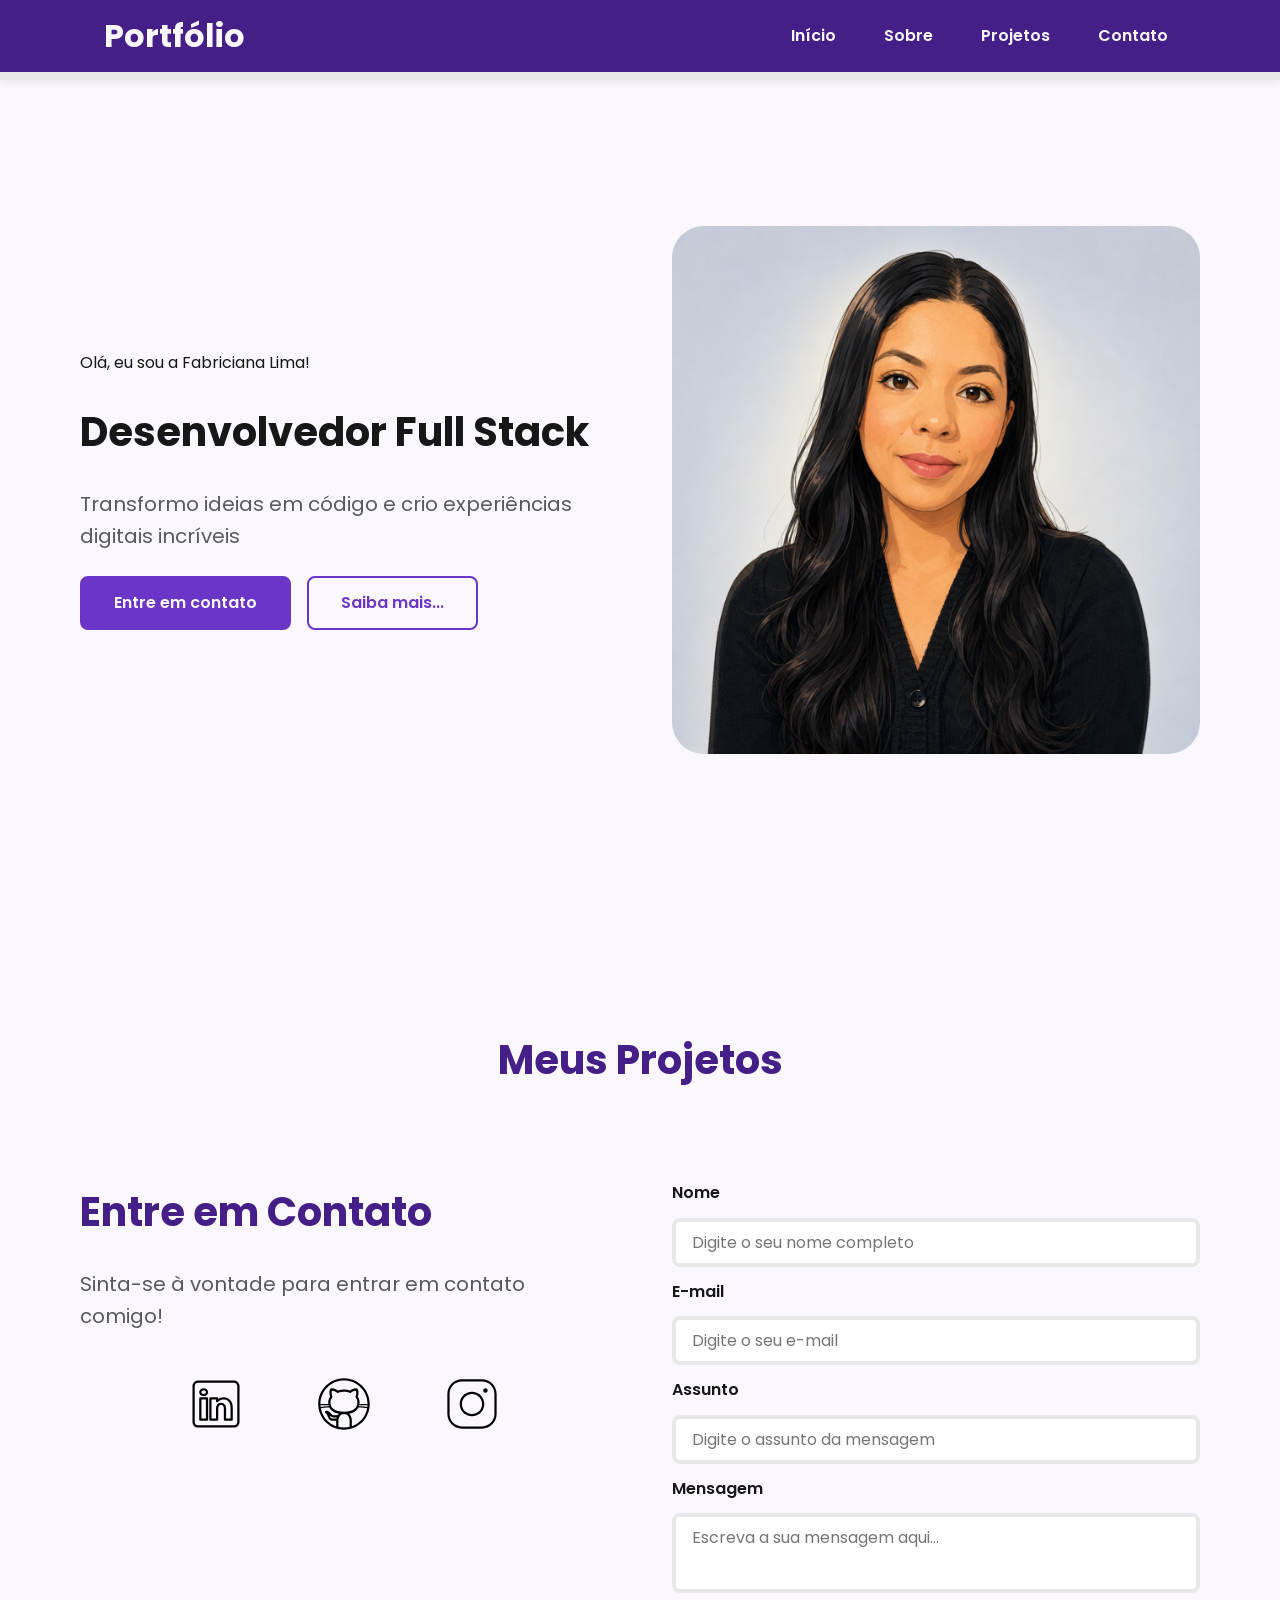
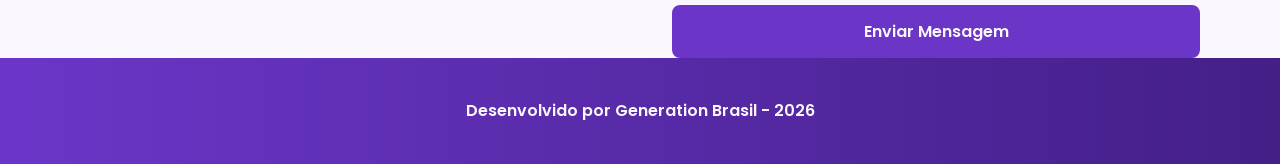
==== commit eb17cced: "Implementando o arquivo script.js" ====
--- a/index.html
+++ b/index.html
@@ -25,7 +25,7 @@
     <!-- SWIPER CSS -->
     <link rel="stylesheet" href="https://cdn.jsdelivr.net/npm/swiper@11/swiper-bundle.min.css">
     <!-- Link para a Folha de Estilo da Página - CSS -->
-    <link rel="stylesheet" href="./css/style.css">
+    <link rel="stylesheet" href="./assets/css/style.css">
 
     <title>Portfólio Generation Brasil</title>
 </head>
@@ -42,7 +42,7 @@
 
                 <! -- MENU -->
                     <nav>
-                        <ul class-"menu-list">
+                        <ul class="menu-list">
                             <li><a href="#hero">Início</a></li>
                             <li><a href="#about">Sobre</a></li>
                             <li><a href="#projects">Projetos</a></li>
@@ -61,7 +61,7 @@
             <section id="hero" class="section-container hero-container">
 
                 <! -- BOAS VINDAS -->
-                    <article class="hero-content" <span> Olá, eu sou a Generation Brasil</span>
+                    <article class="hero-content" <span> Olá, eu sou a Fabriciana Lima!</span>
                         <h1>Desenvolvedor Full Stack</h1>
                         <p> Transformo ideias em código e crio experiências digitais incríveis</p>
 
@@ -81,47 +81,6 @@
             <! -- Seção sobre o autor -->
                 <section id="about" class="section-container about-container">
 
-                    <figure class="about-image">
-                        <img src="./assets\img\foto_dev.png" alt="Foto do perfil">
-                    </figure>
-
-                    <article class="about-content">
-                        <h2>Sobre mim</h2>
-
-                        <p>
-                            Lorem ipsum dolor sit amet consectetur adipisicing elit.
-                            Dicta assumenda, quasi sit reiciendis nihil id ea facilis
-                            iste exercitationem nostrum minus ipsa neque officia dolorum
-                            ab optio est quis magni.
-                        </p>
-
-                        <p>
-                            Lorem, ipsum dolor sit amet consectetur adipisicing elit.
-                            Dicta assumenda, quasi sit reiciendis nihil id ea facilis
-                            iste exercitationem nostrum minus ipsa neque officia dolorum
-                            ab optio est quis magni.
-                        </p>
-
-                        <div class="about-buttons-data">
-                            <div class="buttons-container">
-                                <a href="#" target="_blank" class="botao">GitHub</a>
-                                <a href="#" target="_blank" class="botao-outline">Curriculo</a>
-                            </div>
-
-                            <div class="datas-container">
-                                <div class="data-item">
-                                    <span class="data-number">100+</span>
-                                    <span class="data-label">Seguidores</span>
-                                </div>
-
-                                <div class="data-item">
-                                    <span class="data-number">10+</span>
-                                    <span class="data-label">Repositórios</span>
-                                </div>
-                            </div>
-                        </div>
-                    </article>
-
                 </section>
                 <section id="about">
 
@@ -135,34 +94,7 @@
                         <!-- Swiper Container -->
                         <div class="swiper projects-swiper">
                             <div class="swiper-wrapper">
-                                <div class="swiper-slide">
 
-                                    <article class="project-card">
-                                        <figure class="project-image">
-                                            <img src="./assets/icons/languages/github.svg" alt="ícone GitHub">
-                                        </figure>
-
-                                        <div class="project-content">
-                                            <h3>Projeto Github</h3>
-                                            <p>Projeto Desenvolvido no GitHub.</p>
-
-                                            <div class="project-tags">
-                                                <span class="tag">GitHub</span>
-                                            </div>
-
-                                            <div class="project-buttons">
-                                                <a href="#" target="_blank" class="botao botao-sm">
-                                                    GitHub
-                                                </a>
-
-                                                <a href="#" target="_blank" class="botao-outline botao-sm">
-                                                    Deploy
-                                                </a>
-                                            </div>
-                                        </div>
-                                    </article>
-
-                                </div>
                             </div>
 
                             <!-- Botões de navegação -->
@@ -203,7 +135,11 @@
                             </article>
 
                             <!-- FORMULÁRIO -->
-                            <form id="formulario">
+                            <form id="formulario" action="https://formsubmit.co/4a20a8c4179d759da47a1e8201772e1f"
+                                method="POST">
+
+                                <input type="hidden" name="_next" value="http://localhost:5500/success.html">
+                                <input type="hidden" name="_captcha" value="false">
 
                                 <label for="nome">Nome</label>
                                 <input id="nome" name="nome" type="text" placeholder="Digite o seu nome completo">
@@ -237,6 +173,12 @@
     <footer>
         Desenvolvido por Generation Brasil - 2026
     </footer>
+
+    <!-- SWIPER JS -->
+    <script src="https://cdn.jsdelivr.net/npm/swiper@11/swiper-bundle.min.js"></script>
+
+    <!-- Script JavaScript-->
+    <script src="./assets/js/script.js"></script>
 </body>
 
 </html>
--- a/assets/css/style.css
+++ b/assets/css/style.css
@@ -0,0 +1,1001 @@
+* {
+    margin: 0;
+    padding: 0;
+    box-sizing: border-box;
+    font-family: 'Poppins', sans-serif;
+    font-weight: 400;
+    text-decoration: none;
+    outline: none;
+}
+
+:root {
+    /* Paleta de Cores - Purple */
+    --purple-50: #f4eaff;
+    --purple-100: #e9dcfa;
+    --purple-200: #cdb3f0;
+    --purple-300: #b186e5;
+    --purple-400: #9460db;
+    --purple-500: #6b36c8;
+    --purple-600: #5b2ca0;
+    --purple-700: #4c2177;
+    --purple-800: #441f88;
+    --purple-900: #2a0e4d;
+
+    /* Cores Neutras */
+    --gray-200: #e8e8e8;
+    --gray-400: #585861;
+    --black: #171717;
+    --white: #FAF7FF;
+
+    /* Cores de Estado */
+    --error: #e63946;
+
+    /* Sombras */
+    --shadow-sm: 0 0.25rem 0.5rem rgba(0, 0, 0, 0.05);
+    --shadow-md: 0 0.25rem 0.75rem rgba(107, 54, 200, 0.3);
+    --shadow-lg: 0 0.5rem 1.5rem rgba(107, 54, 200, 0.2);
+
+    /* Espaçamentos */
+    --spacing-xs: 0.5rem;
+    --spacing-sm: 1rem;
+    --spacing-md: 1.5rem;
+    --spacing-lg: 2rem;
+    --spacing-xl: 3rem;
+    --spacing-2xl: 4rem;
+
+    /* Tamanhos de Fonte */
+    --text-sm: 0.75rem;
+    --text-base: 1rem;
+    --text-lg: 1.25rem;
+    --text-xl: 1.5rem;
+    --text-2xl: 2rem;
+    --text-3xl: 2.5rem;
+
+    /* Border Radius */
+    --radius-sm: 0.25rem;
+    --radius-md: 0.5rem;
+    --radius-lg: 1rem;
+    --radius-xl: 2rem;
+    --radius-full: 50%;
+
+    /* Animação Padrão */
+    --transition-default: all 0.3s ease;
+}
+
+html {
+    scroll-behavior: smooth;
+}
+
+body {
+    display: flex;
+    flex-direction: column;
+    min-height: 100vh;
+    background-color: var(--white);
+    line-height: 1.6;
+    color: var(--black);
+}
+
+main {
+    flex: 1;
+}
+
+.section-container {
+    max-width: 70rem;
+    margin: 0 auto;
+    padding: var(--spacing-xl) var (--spacing-md);
+    scroll-margin-top: 6rem;
+}
+
+.buttons-container {
+    display: flex;
+    gap: var(--spacing-sm);
+}
+
+.botao,
+.botao-outline {
+    display: inline-block;
+    padding: 0.75rem 2rem;
+    border: 0.15rem solid transparent;
+    border-radius: var(--radius-md);
+    font-size: var(--text-base);
+    font-weight: 600;
+    text-align: center;
+    cursor: pointer;
+    transition: var(--transition-default);
+}
+
+/* Botão preenchido (primário) */
+.botao {
+    border-color: var(--purple-500);
+    background-color: var(--purple-500);
+    color: var(--white);
+}
+
+.botao:hover {
+    border-color: var(--purple-800);
+    background-color: var(--purple-800);
+    box-shadow: var(--shadow-md);
+    transform: translateY(-0.25rem);
+}
+
+/* Botão outline (secundário) */
+.botao-outline {
+    border-color: var(--purple-500);
+    background-color: transparent;
+    color: var(--purple-500);
+}
+
+.botao-outline:hover {
+    border-color: var(--purple-500);
+    background-color: var(--purple-500);
+    color: var(--white);
+    transform: translateY(-0.25rem);
+}
+
+/* Modificador para botões pequenos (usado em projetos) */
+.botao.botao-sm,
+.botao-outline.botao-sm {
+    min-width: 6rem;
+    padding: 0.25rem var(--spacing-sm);
+    border-width: 0.125rem;
+    border-radius: 0.25rem;
+    font-size: var(--text-sm);
+}
+
+header {
+    position: sticky;
+    top: 0;
+    z-index: 1000;
+    width: 100%;
+    height: 5rem;
+    border-bottom: var(--spacing-xs) solid var(--gray-200);
+    background-color: var(--purple-800);
+    box-shadow: var(--shadow-sm);
+}
+
+header a {
+    font-weight: 600;
+    color: var(--white);
+    transition: color 0.3s ease;
+}
+
+header a:hover {
+    color: var(--purple-100);
+}
+
+#titulo {
+    font-size: var(--text-2xl);
+    font-weight: 700;
+}
+
+.menu-content {
+    display: flex;
+    justify-content: space-between;
+    align-items: center;
+    max-width: 70rem;
+    height: 100%;
+    margin: 0 auto;
+    padding: 0 var(--spacing-md);
+}
+
+.menu-list {
+    display: flex;
+    gap: var(--spacing-lg);
+    list-style: none;
+}
+
+.menu-list a {
+    padding: var(--spacing-xs);
+}
+
+.hero-container {
+    display: flex;
+    align-items: center;
+    gap: var(--spacing-2xl);
+    min-height: calc(100vh - 5rem);
+}
+
+.hero-content {
+    display: flex;
+    flex: 1;
+    flex-direction: column;
+    gap: var(--spacing-md);
+}
+
+.hero-content span {
+    font-size: var(--text-xl);
+    font-weight: 700;
+}
+
+.hero-content h1 {
+    font-size: var(--text-3xl);
+    font-weight: 700;
+}
+
+.hero-content p,
+.about-content p,
+.contact-info p {
+    font-size: var(--text-lg);
+    color: var(--gray-400);
+}
+
+.hero-image {
+    display: flex;
+    flex: 1;
+    justify-content: center;
+}
+
+.hero-image img {
+    width: 100%;
+    max-width: 100%;
+    border-radius: var(--radius-xl);
+}
+
+/* Animação flutuante */
+@keyframes float {
+
+    0%,
+    100% {
+        transform: translateY(0);
+    }
+
+    50% {
+        transform: translateY(-1.25rem);
+    }
+}
+
+.float-animation {
+    animation: float 3s ease-in-out infinite;
+}
+
+.about-container {
+    display: flex;
+    align-items: center;
+    gap: var(--spacing-2xl);
+    margin: var(--spacing-2xl) auto;
+    border-radius: var(--radius-lg);
+    background-color: var(--gray-200);
+}
+
+.about-image {
+    flex: 0 0 17.5rem;
+}
+
+.about-image img {
+    width: 100%;
+    border: 0.35rem solid var(--purple-500);
+    border-radius: var(--radius-full);
+    box-shadow: var(--shadow-lg);
+}
+
+.about-content h2,
+.projects-container h2,
+.contact-info h2 {
+    margin-bottom: var(--spacing-md);
+    font-size: var(--text-3xl);
+    font-weight: 700;
+    color: var(--purple-800);
+}
+
+.about-content p {
+    margin-bottom: var(--spacing-sm);
+    text-align: justify;
+}
+
+.about-buttons-data {
+    display: flex;
+    justify-content: space-between;
+    align-items: center;
+    gap: var(--spacing-lg);
+    margin-top: var(--spacing-lg);
+}
+
+.about-buttons-data .botao {
+    margin-right: auto;
+}
+
+.data-container {
+    display: flex;
+    gap: var(--spacing-lg);
+    margin-top: 0;
+}
+
+.data-item {
+    display: flex;
+    flex-direction: column;
+    align-items: center;
+}
+
+.data-number {
+    font-size: var(--text-xl);
+    font-weight: 700;
+    text-align: center;
+    color: var(--purple-500);
+}
+
+.data-label {
+    font-size: var(--text-base);
+    text-align: center;
+    color: var(--gray-400);
+}
+
+.projects-container{
+    scroll-margin-top: 3rem;
+    margin: var(--spacing-2xl) auto;
+    text-align: center;
+}
+
+.projects-swiper{
+    position: relative;
+    width: 100%;
+    padding: var(--spacing-sm) var(--sapacing-xl) var(--sapacing-xl);
+    overflow: hidden;
+}
+
+.project-card {
+    display: flex;
+    flex-direction: column;
+    width: 100%;
+    height: 100%;
+    border: 0.15rem solid var(--gray-200);
+    border-radius: var(--radius-lg);
+    background-color: var(--white);
+    box-shadow: var(--shadow-sm);
+    overflow: hidden;
+    transition: var(--transition-default);
+}
+
+.project-card:hover {
+    box-shadow: var(--shadow-lg);
+}
+
+.project-image {
+    display: flex;
+    align-items: center;
+    justify-content: center;
+    width: 100%;
+    height: 10rem;
+    background: linear-gradient(
+        135deg,
+        var(--purple-50) 0%,
+        var(--purple-100) 100%
+    );
+}
+
+.project-image img {
+    width: 75%;
+    height: 75%;
+    max-width: 7rem;
+    max-height: 7rem;
+    object-fit: contain;
+    transition: transform 0.3s ease;
+}
+
+.project-content {
+    display: flex;
+    flex: 1;
+    flex-direction: column;
+    padding: var(--spacing-md);
+    text-align: left;
+}
+
+.project-content h3 {
+    margin-bottom: 0.75rem;
+    font-size: var(--text-lg);
+    font-weight: 700;
+}
+
+.project-content p {
+    flex: 1;
+    margin-bottom: var(--spacing-sm);
+    font-size: 0.95rem;
+    color: var(--gray-400);
+}
+
+.project-tags {
+    display: flex;
+    flex-wrap: wrap;
+    gap: var(--spacing-xs);
+}
+
+.tag {
+    padding: 0.375rem 0.75rem;
+    border-radius: var(--radius-sm);
+    background-color: var(--purple-100);
+    font-size: var(--text-sm);
+    font-weight: 600;
+    color: var(--purple-800);
+}
+
+.project-buttons {
+    display: flex;
+    justify-content: center;
+    align-items: center;
+    gap: 0.75rem;
+    margin-top: var(--spacing-sm);
+}
+.swiper-wrapper{
+    align-items: stretch;
+}
+
+.swiper-slide{
+    display: flex;
+    height: auto;
+}
+
+/* Botões do Swiper (navegação) */
+.swiper-button-next,
+.swiper-button-prev {
+    width: 3rem;
+    height: 3rem;
+}
+
+.swiper-button-next:after,
+.swiper-button-prev:after {
+    font-size: var(--text-lg);
+    color: var(--purple-500);
+}
+
+.swiper-button-next:hover:after,
+.swiper-button-prev:hover:after {
+    color: var(--purple-800);
+}
+
+/* Indicadores de paginação */
+.swiper-pagination-bullet {
+    width: 0.75rem;
+    height: 0.75rem;
+    background-color: var(--gray-200);
+    opacity: 1;
+}
+
+.swiper-pagination-bullet-active {
+    width: var(--spacing-lg);
+    border-radius: var(--radius-sm);
+    background-color: var(--purple-500);
+}
+.contact-container {
+    display: grid;
+    grid-template-columns: 1fr 1fr;
+    gap: var(--spacing-2xl);
+}
+
+.contact-info h2 {
+    margin-bottom: var(--spacing-md);
+}
+
+.contact-info p {
+    margin-bottom: var(--spacing-lg);
+}
+
+.social-container {
+    display: flex;
+    justify-content: center;
+    gap: var(--spacing-xl);
+}
+
+.social-icon {
+    width: 5rem;
+    height: 5rem;
+    padding: 0.75rem;
+    border-radius: var(--radius-md);
+    transition: var(--transition-default);
+}
+
+.social-icon img {
+    width: 100%;
+    filter: brightness(0) saturate(100%);
+    transition: filter 0.3s ease;
+}
+
+.social-icon:hover img {
+    filter: brightness(0)
+        saturate(100%)
+        invert(42%)
+        sepia(93%)
+        saturate(1352%)
+        hue-rotate(243deg)
+        brightness(79%)
+        contrast(91%);
+}
+
+/*Formulario*/
+form{
+    display: flex;
+    flex-direction: column;
+    gap: 0.75rem;
+}
+
+form label{
+    font-size: var(--text-base);
+    font-weight: 600;
+}
+
+form input,
+form textarea {
+    width: 100%;
+    padding: 0.5rem var(--spacing-sm);
+    border: 0.25rem solid var(--gray-200);
+    border-radius: var(--radius-md);
+    font-family: inherit;
+    font-size: var(--text-base);
+    transition: border-color 0.3s ease;
+}
+
+form input:focus,
+form textarea:focus {
+    border-color: var(--purple-500);
+    outline: none;
+}
+
+form textarea {
+    min-height: 5rem;
+    resize: none;
+}
+
+form span {
+    margin-top: -0.75rem;
+    font-size: var(--text-sm);
+    color: var(--error);
+}
+
+footer{
+    padding: 2.5rem;
+    background: linear-gradient(to right, var(--purple-500), var(--purple-800));
+    font-weight: 600;
+    text-align: center;
+    color: var(--white)
+}
+
+.success-container {
+    display: flex;
+    flex-direction: column;
+    justify-content: center;
+    align-items: center;
+    width: 100%;
+    min-height: calc(100vh - 12.5rem);
+    padding: var(--spacing-xl) var(--spacing-md);
+}
+
+.success-content {
+    display: flex;
+    flex-direction: column;
+    align-items: center;
+    gap: var(--spacing-md);
+    max-width: 37.5rem;
+    text-align: center;
+}
+
+.success-content h1 {
+    font-size: var(--text-3xl);
+    font-weight: 700;
+    color: var(--purple-800);
+}
+
+.success-content h2 {
+    font-size: var(--text-lg);
+    color: var(--gray-400);
+}
+
+.success-icon {
+    display: flex;
+    align-items: center;
+    justify-content: center;
+    width: 7.5rem;
+    height: 7.5rem;
+    border-radius: var(--radius-full);
+    background-color: var(--purple-100);
+}
+
+.success-icon img {
+    width: 6rem;
+    height: 6rem;
+    filter: brightness(0)
+        saturate(100%)
+        invert(11%)
+        sepia(69%)
+        saturate(3759%)
+        hue-rotate(256deg)
+        brightness(101%)
+        contrast(96%);
+}
+@media screen and (max-width: 1024px) {
+
+    /* Layout */
+    .section-container {
+        padding: var(--spacing-lg) var(--spacing-md);
+    }
+
+    /* Tipografia */
+    .section-container h1 {
+        font-size: var(--text-3xl);
+    }
+
+    .section-container h2 {
+        font-size: var(--text-2xl);
+    }
+
+    .section-container p {
+        font-size: var(--text-base);
+    }
+
+    .section-container span {
+        font-size: var(--text-lg);
+    }
+
+    .success-content h1 {
+        font-size: var(--text-3xl);
+    }
+
+    .success-content h2 {
+        font-size: var(--text-xl);
+    }
+
+    /* Header - Oculta menu em telas pequenas */
+    @media (max-width: 768px) {
+        .menu-list {
+            display: none;
+        }
+    }
+
+    /* Hero */
+    .hero-container {
+        flex-direction: column-reverse;
+        gap: var(--spacing-lg);
+        min-height: 60vh;
+        text-align: center;
+    }
+
+    .hero-content,
+    .hero-image {
+        width: 90%;
+    }
+
+    .hero-image img {
+        object-fit: cover;
+    }
+
+    .buttons-container {
+        justify-content: center;
+        width: 100%;
+    }
+
+    .hero-container .botao,
+    .hero-container .botao-outline {
+        padding: 0.75rem 1.5rem;
+        font-size: 0.95rem;
+        white-space: nowrap;
+    }
+
+    /* About */
+    .about-container {
+        flex-direction: column;
+        gap: var(--spacing-md);
+        margin: var(--spacing-lg);
+        padding: var(--spacing-lg);
+    }
+
+    .about-image {
+        flex: 0 0 auto;
+        width: 100%;
+        display: flex;
+        justify-content: center;
+    }
+
+    .about-image img {
+        max-width: 16rem;
+        width: 100%;
+    }
+
+    .about-content {
+        width: 100%;
+    }
+
+    .about-buttons-data {
+        flex-direction: column;
+        gap: var(--spacing-md);
+        align-items: stretch;
+    }
+
+    .about-buttons-data .botao {
+        margin-right: 0;
+    }
+
+    .data-container {
+        justify-content: center;
+        width: 100%;
+    }
+
+    /* Projects */
+    .projects-container {
+        margin: var(--spacing-lg) auto 0;
+    }
+
+    .projects-swiper {
+        margin: 0;
+        padding: var(--spacing-sm) var(--spacing-lg) 2.5rem;
+    }
+
+    .project-card {
+        width: 100%;
+        height: 30rem;
+        min-height: 30rem;
+        max-height: 30rem;
+        max-width: 100%;
+    }
+
+    .project-content {
+        display: flex;
+        flex-direction: column;
+        justify-content: space-between;
+        height: 100%;
+    }
+
+    .project-content p {
+        flex: 1;
+        overflow: hidden;
+    }
+
+    .project-tags {
+        min-height: 2.5rem;
+        align-items: flex-start;
+    }
+
+    .swiper-wrapper {
+        align-items: stretch;
+    }
+
+    .swiper-slide {
+        display: flex;
+        justify-content: center;
+        align-items: stretch;
+        height: auto;
+    }
+
+    .swiper-button-next,
+    .swiper-button-prev {
+        display: none;
+    }
+
+    /* Contact */
+    .contact-container {
+        grid-template-columns: 1fr;
+        gap: var(--spacing-lg);
+        width: 90%;
+        margin: 0 auto;
+    }
+
+    /* Success Page */
+    .success-container {
+        padding: var(--spacing-xl) var(--spacing-md);
+        min-height: calc(100vh - 10rem);
+    }
+
+    .success-content {
+        gap: var(--spacing-lg);
+        max-width: 35rem;
+    }
+
+    .success-icon {
+        width: 6rem;
+        height: 6rem;
+    }
+
+    .success-icon img {
+        width: 5rem;
+        height: 5rem;
+    }
+}
+
+@media screen and (max-width: 480px) {
+
+    /* Layout */
+    .section-container {
+        padding: var(--spacing-md) var(--spacing-sm);
+    }
+
+    /* Tipografia Mobile */
+    .section-container h1 {
+        font-size: var(--text-xl);
+    }
+
+    .section-container h2 {
+        font-size: var(--text-xl);
+    }
+
+    .section-container p {
+        font-size: var(--text-base);
+    }
+
+    .section-container span {
+        font-size: var(--text-lg);
+    }
+
+    .success-content h1 {
+        font-size: var(--text-xl);
+    }
+
+    .success-content h2 {
+        font-size: var(--text-base);
+    }
+
+    /* Header */
+    #titulo {
+        font-size: var(--text-xl);
+    }
+
+    .menu-list {
+        display: none;
+    }
+
+    /* Hero */
+    .hero-container {
+        gap: var(--spacing-sm);
+    }
+
+    .hero-content {
+        gap: var(--spacing-xs);
+        width: 100%;
+    }
+
+    .buttons-container {
+        flex-direction: column;
+        gap: 0.75rem;
+        width: 100%;
+    }
+
+    .buttons-container .botao,
+    .buttons-container .botao-outline {
+        width: 100%;
+    }
+
+    .hero-container .botao,
+    .hero-container .botao-outline {
+        padding: 0.75rem 1rem;
+        font-size: var(--text-base);
+        white-space: nowrap;
+    }
+
+    .hero-image {
+        width: 100%;
+    }
+
+    .hero-image img {
+        max-width: 20rem;
+    }
+
+    /* About */
+    .about-container {
+        margin: var(--spacing-lg) 0.5rem;
+        padding: var(--spacing-md);
+    }
+
+    .about-image img {
+        max-width: 14rem;
+    }
+
+    .about-buttons-data .botao,
+    .about-buttons-data .botao-outline {
+        width: 100%;
+        padding: 0.75rem var(--spacing-lg);
+        font-size: var(--text-base);
+        text-align: center;
+    }
+
+    .data-number {
+        font-size: var(--text-lg);
+    }
+
+    .data-label {
+        font-size: var(--text-sm);
+    }
+
+    /* Projects */
+    .projects-container {
+        margin: var(--spacing-lg) auto 0;
+    }
+
+    .projects-swiper {
+        position: relative;
+        margin: 0;
+        padding: var(--spacing-sm) 0 2rem 0;
+        overflow: visible;
+    }
+
+    .project-card {
+        width: 100%;
+        height: 20rem;
+        max-width: 20rem;
+    }
+
+    .project-image {
+        height: 10rem;
+    }
+
+    .project-content {
+        padding: var(--spacing-md);
+    }
+
+    .project-content h3 {
+        font-size: var(--text-lg);
+    }
+
+    .project-content p {
+        font-size: var(--text-base);
+    }
+
+    /* Contact */
+    .contact-container {
+        width: 100%;
+    }
+
+    .contact-info p {
+        margin-bottom: var(--spacing-md);
+    }
+
+    .social-container {
+        flex-wrap: wrap;
+        gap: var(--spacing-lg);
+        margin-bottom: var(--spacing-xs);
+    }
+
+    .social-icon {
+        width: 4rem;
+        height: 4rem;
+    }
+
+    /* Formulário */
+    form {
+        gap: var(--spacing-sm);
+    }
+
+    form label {
+        font-size: var(--text-base);
+    }
+
+    form input,
+    form textarea {
+        padding: 0.75rem;
+        font-size: var(--text-base);
+    }
+
+    form button {
+        padding: 0.75rem var(--spacing-md);
+        font-size: var(--text-base);
+    }
+
+    /* Footer */
+    footer {
+        padding: var(--spacing-md) var(--spacing-sm);
+        font-size: var(--text-sm);
+    }
+    
+    /* Success Page */
+    .success-container {
+        padding: var(--spacing-lg) var(--spacing-sm);
+        min-height: calc(100vh - 8rem);
+    }
+
+    .success-content {
+        gap: var(--spacing-md);
+        max-width: 100%;
+        padding: 0 var(--spacing-sm);
+    }
+
+    .success-icon {
+        width: 5rem;
+        height: 5rem;
+    }
+
+    .success-icon img {
+        width: 4rem;
+        height: 4rem;
+    }
+
+    .success-content .botao {
+        width: 100%;
+        max-width: 20rem;
+        padding: 0.75rem var(--spacing-lg);
+    }
+
+}
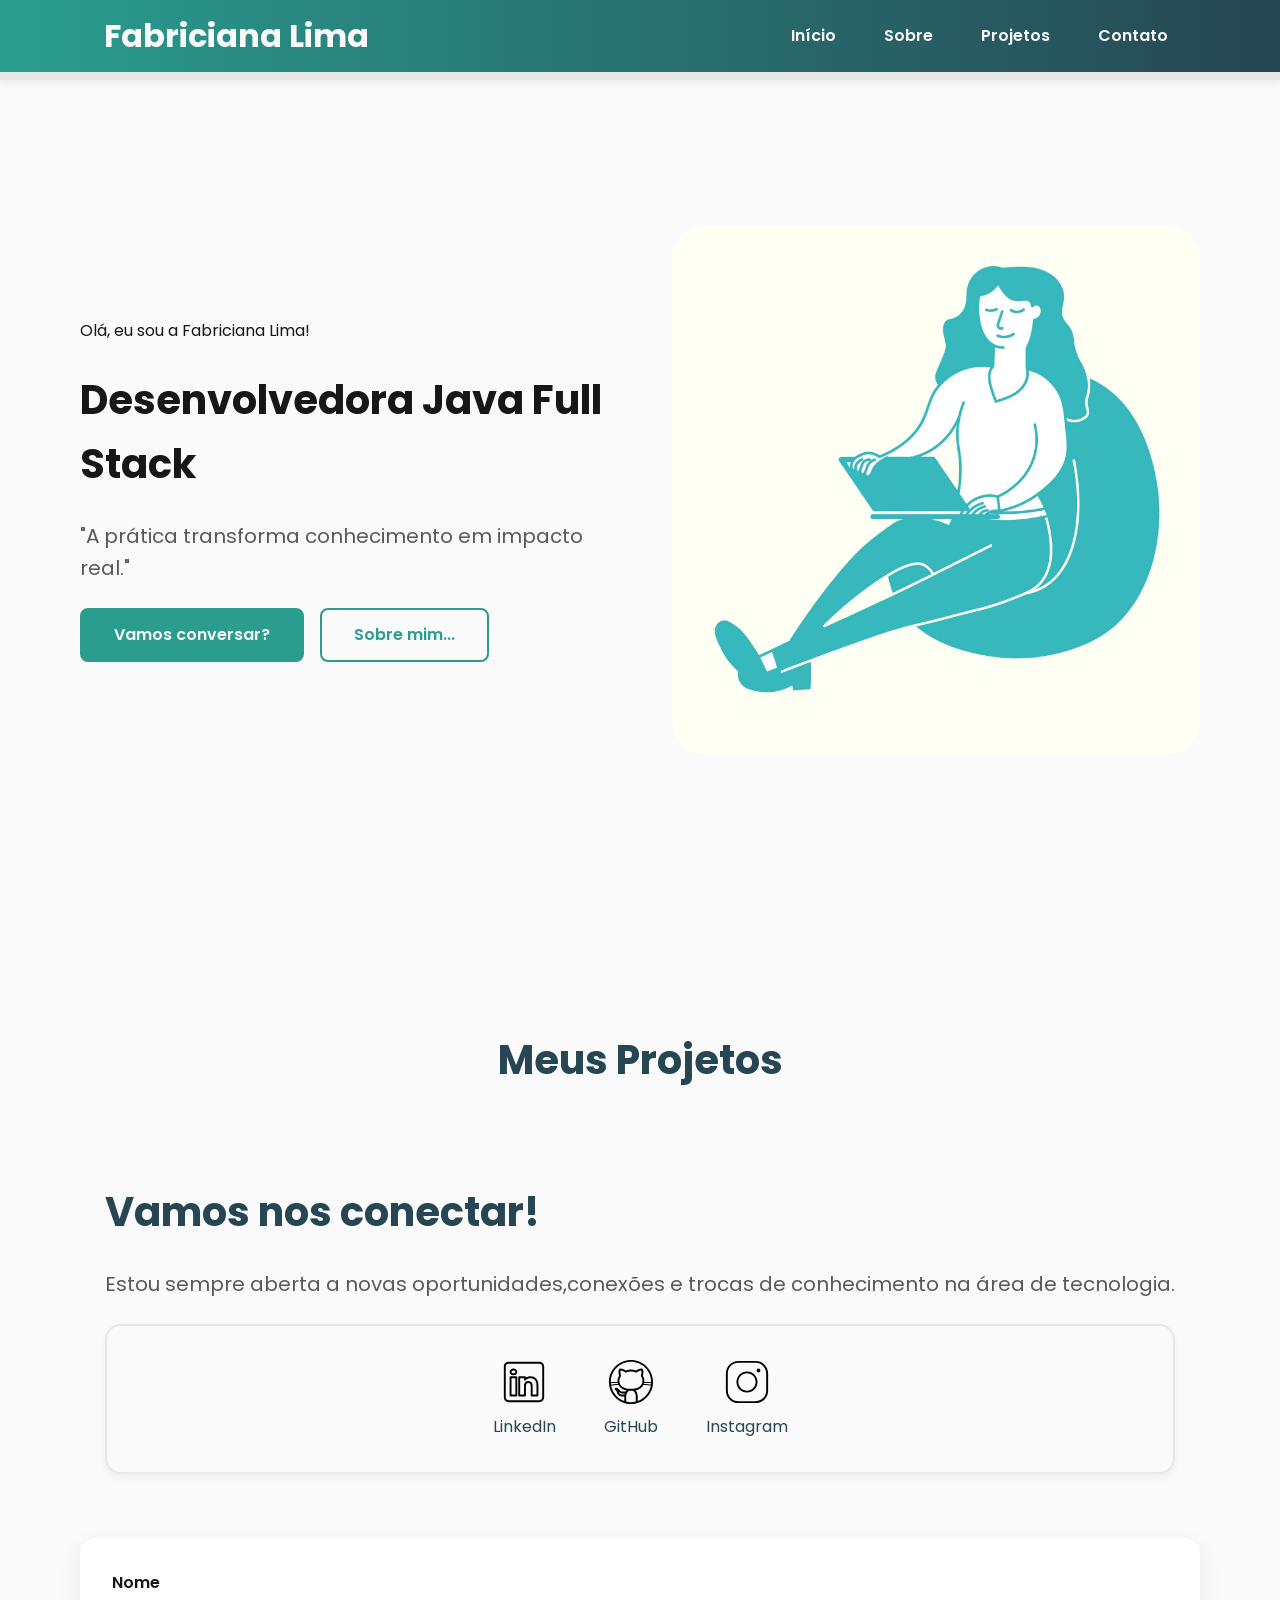
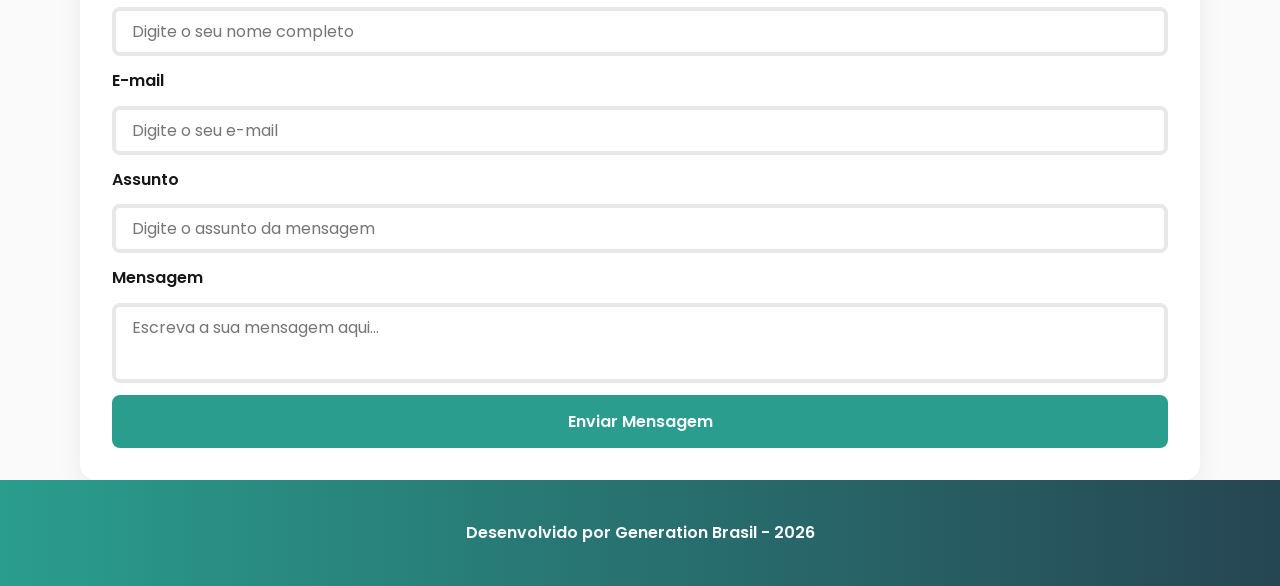
==== commit aa9760f4: "Adicionando melhorias no Portifólio" ====
--- a/index.html
+++ b/index.html
@@ -16,7 +16,7 @@
 
     <meta name="author" content="Generation Brasil">
     <meta name="description" content="Portfólio da Generation Brasil, 
-                desenvolvedor Full Stack especializado em criar experiências 
+                desenvolvedora Full Stack especializado em criar experiências 
                 digitais incríveis. Conheça meus projetos e entre em contato.">
     <meta name="robots" content="index, follow">
 
@@ -38,7 +38,7 @@
 
             <! -- TÍTULO -->
 
-                <a href="" index.html" id="titulo">Portfólio</a>
+                <a href="" index.html" id="titulo">Fabriciana Lima</a>
 
                 <! -- MENU -->
                     <nav>
@@ -62,19 +62,19 @@
 
                 <! -- BOAS VINDAS -->
                     <article class="hero-content" <span> Olá, eu sou a Fabriciana Lima!</span>
-                        <h1>Desenvolvedor Full Stack</h1>
-                        <p> Transformo ideias em código e crio experiências digitais incríveis</p>
+                        <h1>Desenvolvedora Java Full Stack</h1>
+                        <p> "A prática transforma conhecimento em impacto real."</p>
 
                         <div class="buttons-container">
-                            <a href="#contact" class="botao">Entre em contato</a>
-                            <a href="#about" class="botao-outline">Saiba mais...</a>
+                            <a href="#contact" class="botao">Vamos conversar?</a>
+                            <a href="#about" class="botao-outline">Sobre mim...</a>
                         </div>
                     </article>
 
                     <! -- IMAGEM -->
 
                         <figure class="hero-image">
-                            <img src="./assets\img\foto_dev.png" alt="Foto do autor." class="float-animation">
+                            <img src="./assets\img\woman_laptop.jpg" alt="Foto do autor." class="float-animation">
                         </figure>
 
             </section>
@@ -116,20 +116,32 @@
 
                             <!-- REDES SOCIAIS -->
                             <article class="contact-info">
-                                <h2>Entre em Contato</h2>
-                                <p>Sinta-se à vontade para entrar em contato comigo!</p>
+                                <h2>Vamos nos conectar!</h2>
+                                <p>Estou sempre aberta a novas oportunidades,conexões e trocas de conhecimento na área
+                                    de tecnologia.</p>
 
                                 <div class="social-container">
-                                    <a href="#" target="_blank" class="social-icon" aria-label="LinkedIn">
-                                        <img src="./assets/icons/social/linkedin.svg" alt="Link para o LinkedIn">
+                                    <a href="https://www.linkedin.com/in/fabricianalima" target="_blank" class="social-link">
+
+                                        <img src="./assets/icons/social/linkedin.svg" alt="LinkedIn">
+                                        <span>LinkedIn</span>
+
                                     </a>
 
-                                    <a href="#" target="_blank" class="social-icon" aria-label="GitHub">
-                                        <img src="./assets/icons/social/github.svg" alt="Link para o GitHub">
+
+                                    <a href="https://github.com/fabricianalima" target="_blank" class="social-link">
+
+                                        <img src="./assets/icons/social/github.svg" alt="GitHub">
+                                        <span>GitHub</span>
+
                                     </a>
 
-                                    <a href="#" target="_blank" class="social-icon" aria-label="Instagram">
-                                        <img src="./assets/icons/social/instagram.svg" alt="Link para o Instagram">
+
+                                    <a href="https://instagram.com/seu-usuario" target="_blank" class="social-link">
+
+                                        <img src="./assets/icons/social/instagram.svg" alt="Instagram">
+                                        <span>Instagram</span>
+
                                     </a>
                                 </div>
                             </article>
--- a/assets/css/style.css
+++ b/assets/css/style.css
@@ -10,22 +10,23 @@
 
 :root {
     /* Paleta de Cores - Purple */
-    --purple-50: #f4eaff;
-    --purple-100: #e9dcfa;
-    --purple-200: #cdb3f0;
-    --purple-300: #b186e5;
-    --purple-400: #9460db;
-    --purple-500: #6b36c8;
-    --purple-600: #5b2ca0;
-    --purple-700: #4c2177;
-    --purple-800: #441f88;
-    --purple-900: #2a0e4d;
+     --purple-50:  #FEFAE0;  /* creme bem claro */
+    --purple-100: #F1FAEE;  /* fundo claro, tags */
+    --purple-200: #D8E8E4;  /* transição suave */
+    --purple-300: #A9CFC9;  /* verde suave */
+    --purple-400: #5FB6AA;  /* verde intermediário */
+    --purple-500: #2A9D8F;  /* cor principal */
+    --purple-600: #267E74;  /* hover de botões */
+    --purple-700: #264653;  /* títulos */
+    --purple-800: #264653;  /* textos fortes */
+    --purple-900: #1B313A;  /* tom mais escuro */
+
 
     /* Cores Neutras */
     --gray-200: #e8e8e8;
     --gray-400: #585861;
     --black: #171717;
-    --white: #FAF7FF;
+    --white: #FAFAFA;
 
     /* Cores de Estado */
     --error: #e63946;
@@ -149,7 +150,7 @@
     width: 100%;
     height: 5rem;
     border-bottom: var(--spacing-xs) solid var(--gray-200);
-    background-color: var(--purple-800);
+    background: linear-gradient(to right, var(--purple-500), var(--purple-800));
     box-shadow: var(--shadow-sm);
 }
 
@@ -455,9 +456,11 @@
     background-color: var(--purple-500);
 }
 .contact-container {
-    display: grid;
-    grid-template-columns: 1fr 1fr;
-    gap: var(--spacing-2xl);
+    display: flex;
+    flex-direction: column;
+    align-items: center;
+    gap: var(--spacing-lg);
+    width: 100%;
 }
 
 .contact-info h2 {
@@ -465,13 +468,22 @@
 }
 
 .contact-info p {
-    margin-bottom: var(--spacing-lg);
+    margin-bottom: var(--spacing-md);
 }
 
 .social-container {
     display: flex;
     justify-content: center;
-    gap: var(--spacing-xl);
+    gap: 3rem;
+
+    padding: 2rem;
+    margin-bottom: 2rem;
+
+    border: 0.15rem solid var(--gray-200);
+    border-radius: var(--radius-lg);
+
+    background-color: var(--white);
+    box-shadow: var(--shadow-sm);
 }
 
 .social-icon {
@@ -489,21 +501,45 @@
 }
 
 .social-icon:hover img {
-    filter: brightness(0)
+        filter: brightness(0)
         saturate(100%)
-        invert(42%)
-        sepia(93%)
-        saturate(1352%)
-        hue-rotate(243deg)
-        brightness(79%)
+        invert(18%)
+        sepia(16%)
+        saturate(1107%)
+        hue-rotate(156deg)
+        brightness(94%)
         contrast(91%);
 }
-
+.social-link {
+    display: flex;
+    flex-direction: column;
+    align-items: center;
+
+    text-decoration: none;
+    color: var(--purple-700);
+
+    transition: transform 0.3s ease;
+}
+
+.social-link img {
+    width: 3rem;
+    height: 3rem;
+    margin-bottom: 0.5rem;
+}
+
+.social-link:hover {
+    transform: translateY(-5px);
+}
 /*Formulario*/
 form{
+    width: 100%;
     display: flex;
     flex-direction: column;
     gap: 0.75rem;
+    background-color: #FFFFFF;
+    padding: 2rem;
+    border-radius: 1rem;
+    box-shadow: 0 8px 25px rgba(38, 70, 83, 0.08);
 }
 
 form label{
@@ -591,13 +627,13 @@
     width: 6rem;
     height: 6rem;
     filter: brightness(0)
-        saturate(100%)
-        invert(11%)
-        sepia(69%)
-        saturate(3759%)
-        hue-rotate(256deg)
-        brightness(101%)
-        contrast(96%);
+    saturate(100%)
+    invert(11%)
+    sepia(69%)
+    saturate(3759%)
+    hue-rotate(256deg)
+    brightness(101%)
+    contrast(96%);
 }
 @media screen and (max-width: 1024px) {
 
@@ -947,6 +983,8 @@
     /* Formulário */
     form {
         gap: var(--spacing-sm);
+         background-color: #FFFFFF;
+  
     }
 
     form label {
@@ -961,13 +999,15 @@
 
     form button {
         padding: 0.75rem var(--spacing-md);
-        font-size: var(--text-base);
-    }
-
+       font-size: var(--text-base);
+               }
+
+ 
     /* Footer */
     footer {
         padding: var(--spacing-md) var(--spacing-sm);
         font-size: var(--text-sm);
+
     }
     
     /* Success Page */
